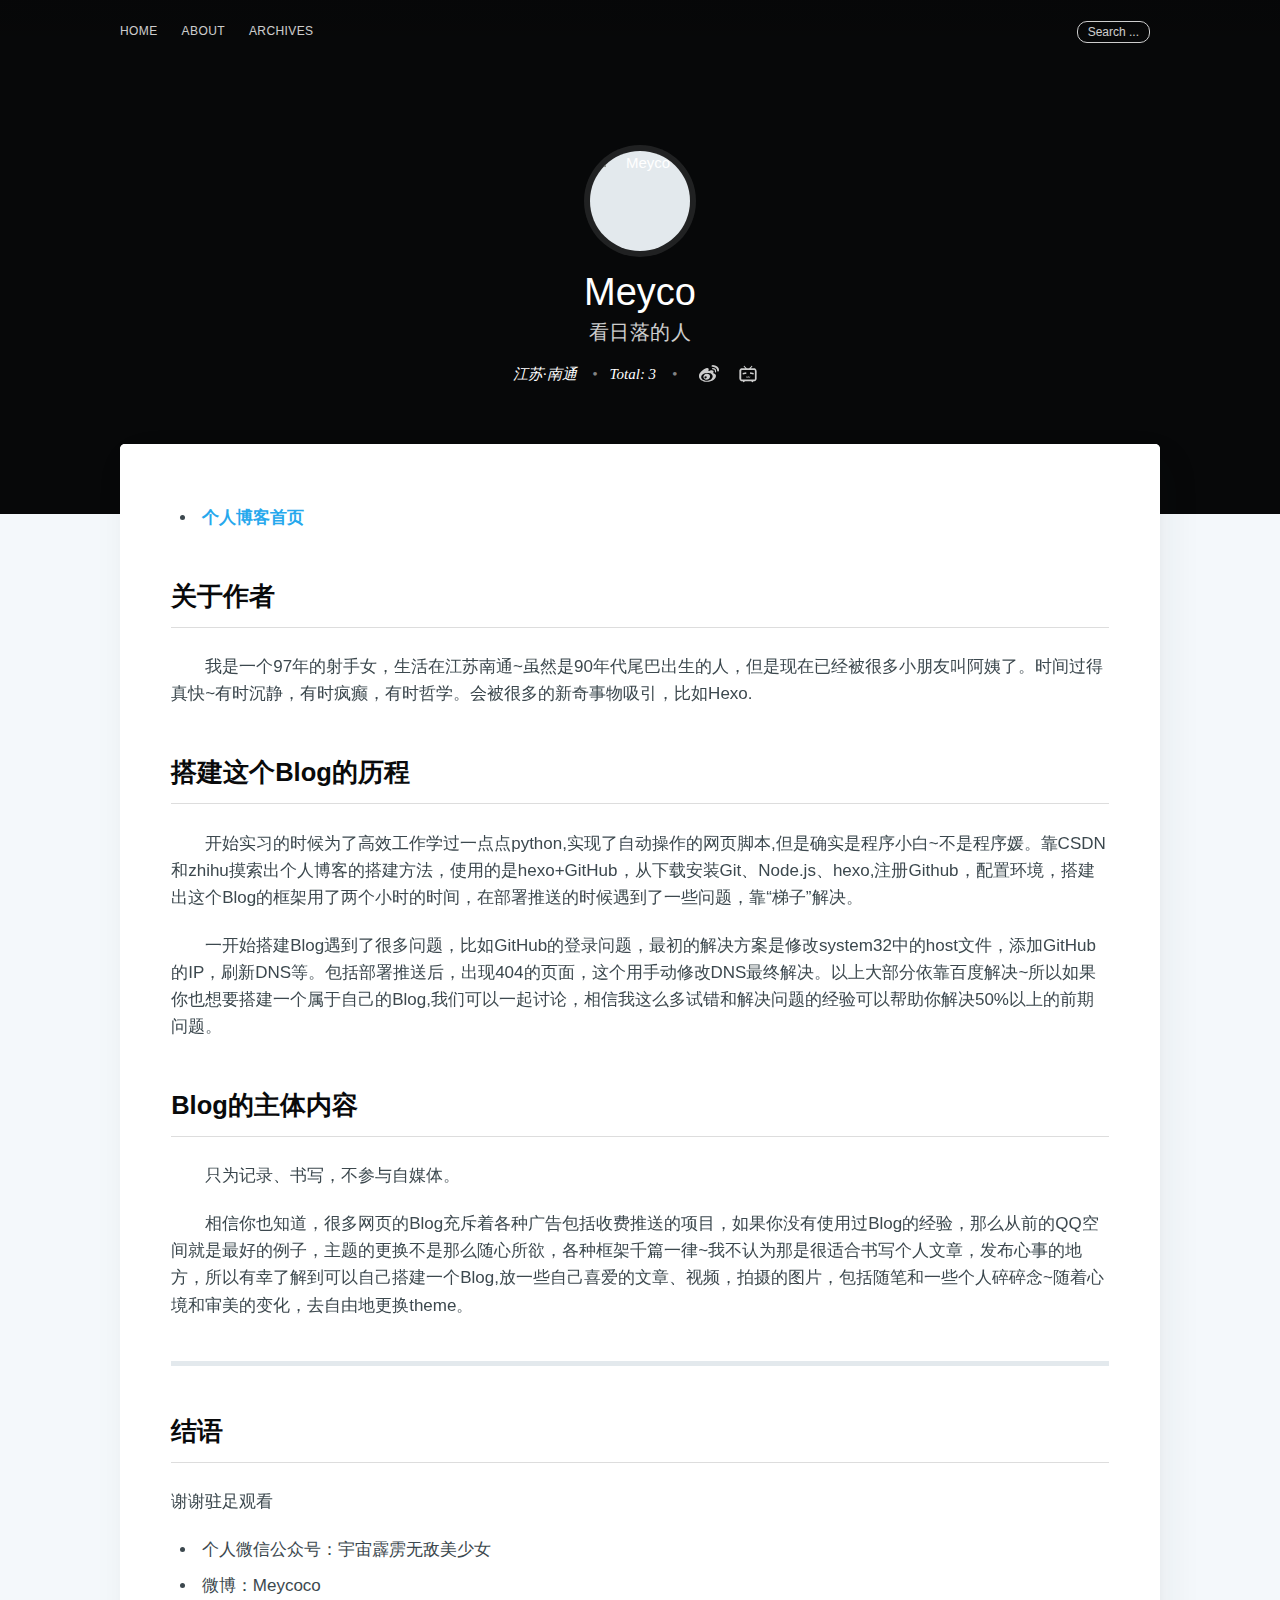
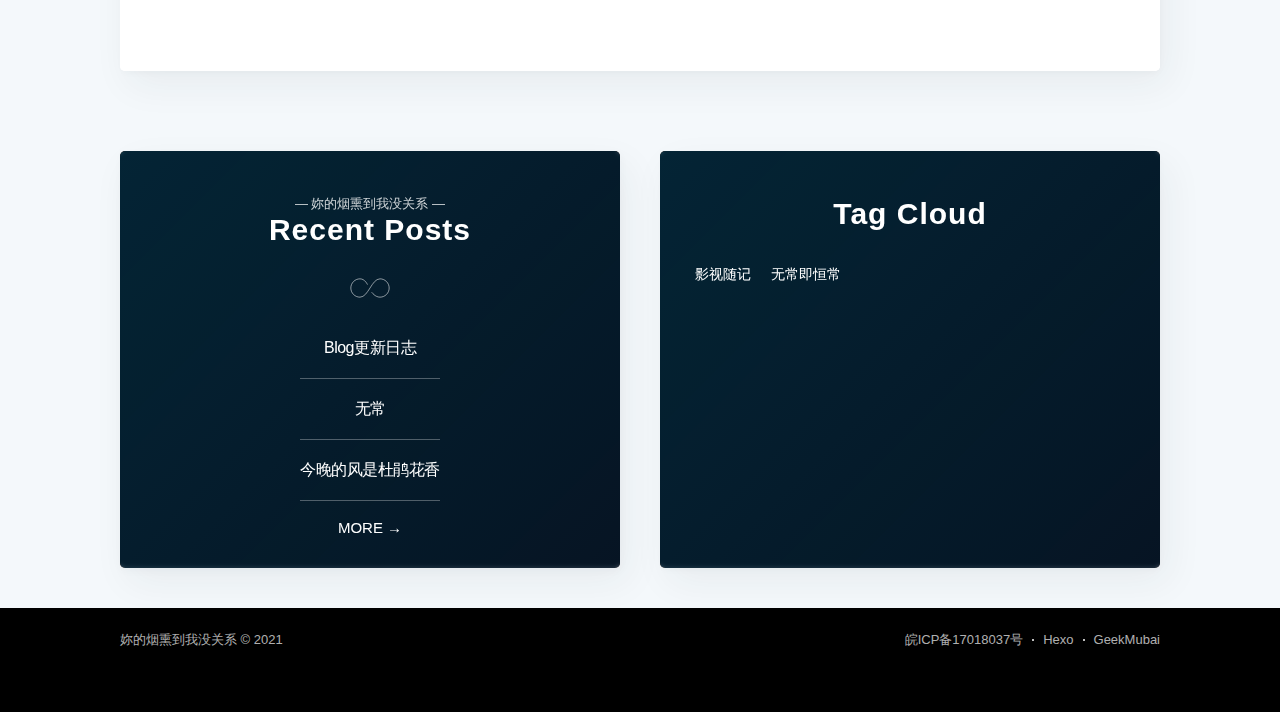
==== about/index.html @ 6bb70478 "Site updated: 2021-04-07 12:24:28" ====
<!DOCTYPE html><html lang="en"><head>
	
	
	
<link rel="stylesheet" href="/css/allinone.min.css">


	

	<meta charset="utf-8">
	<meta http-equiv="X-UA-Compatible" content="IE=edge">

	<title>about | 妳的烟熏到我没关系</title>

	<meta name="HandheldFriendly" content="True">
	<meta name="viewport" content="width=device-width, initial-scale=1, maximum-scale=2">
	<meta name="generator" content="hexo">
	<meta name="author" content="Meyco">
	<meta name="description" content="">

	
	<meta name="keywords" content="hexo, casper, ghost, theme">
	

	
	<link rel="shortcut icon" href="https://mubai.oss-cn-hangzhou.aliyuncs.com/icon.png">
	<link rel="apple-touch-icon" href="https://mubai.oss-cn-hangzhou.aliyuncs.com/icon.png">
	

	
	<meta name="theme-color" content="#3c484e">
	<meta name="msapplication-TileColor" content="#3c484e">
	

	

	
	<link rel="alternate" href="https://geekmubai.com/feed" title="妳的烟熏到我没关系">
	

	<meta property="og:site_name" content="妳的烟熏到我没关系">
	<meta property="og:type" content="blog">
	<meta property="og:title" content="about | 妳的烟熏到我没关系">
	<meta property="og:description" content="">
	<meta property="og:url" content="http://example.com/about/index.html">

	
</head>
<body class="tag-template">
	<div class="site-wrapper">
		

<header class="site-header outer " style="background-image: url(https://mubai.oss-cn-hangzhou.aliyuncs.com/background.jpg)">
    <div class="inner">
        
<nav class="site-nav"> 
    <div class="site-nav-left">
        <ul class="nav">
            <li>
                
                <a href="/" title="Home">HOME</a>
                
            </li>
            
            
            <li>
                <a href="/about" title="ABOUT">ABOUT</a>
            </li>
            
            <li>
                <a href="/archives" title="ARCHIVES">ARCHIVES</a>
            </li>
            
            
        </ul> 
    </div>
    
    <div class="search-button">
        <a href="#search" class="subscribe-button" style="margin: 0 10px;">Search ...</a>
    </div>
     
    <div class="site-nav-right">
        
        <a href="#search" class="subscribe-button" style="margin: 0 10px;">Search ...</a>
         
        
<div class="social-links" style="display: none;">
    
    <a class="social-link" title="weibo" href="https://weibo.com/u/5971185406" target="_blank" rel="noopener">
        <svg viewBox="0 0 1141 1024" xmlns="http://www.w3.org/2000/svg"><path d="M916.48 518.144q27.648 21.504 38.912 51.712t9.216 62.976-14.336 65.536-31.744 59.392q-34.816 48.128-78.848 81.92t-91.136 56.32-94.72 35.328-89.6 18.944-75.264 7.68-51.712 1.536-49.152-2.56-68.096-10.24-78.336-21.504-79.872-36.352-74.24-55.296-59.904-78.848q-16.384-29.696-22.016-63.488t-5.632-86.016q0-22.528 7.68-51.2t27.136-63.488 53.248-75.776 86.016-90.112q51.2-48.128 105.984-85.504t117.248-57.856q28.672-10.24 63.488-11.264t57.344 11.264q10.24 11.264 19.456 23.04t12.288 29.184q3.072 14.336 0.512 27.648t-5.632 26.624-5.12 25.6 2.048 22.528q17.408 2.048 33.792-1.536t31.744-9.216 31.232-11.776 33.28-9.216q27.648-5.12 54.784-4.608t49.152 7.68 36.352 22.016 17.408 38.4q2.048 14.336-2.048 26.624t-8.704 23.04-7.168 22.016 1.536 23.552q3.072 7.168 14.848 13.312t27.136 12.288 32.256 13.312 29.184 16.384zM658.432 836.608q26.624-16.384 53.76-45.056t44.032-64 18.944-75.776-20.48-81.408q-19.456-33.792-47.616-57.344t-62.976-37.376-74.24-19.968-80.384-6.144q-78.848 0-139.776 16.384t-105.472 43.008-72.192 60.416-38.912 68.608q-11.264 33.792-6.656 67.072t20.992 62.976 42.496 53.248 57.856 37.888q58.368 25.6 119.296 32.256t116.224 0.512 100.864-21.504 74.24-33.792zM524.288 513.024q20.48 8.192 38.912 18.432t32.768 27.648q10.24 12.288 17.92 30.72t10.752 39.424 1.536 42.496-9.728 38.912q-8.192 18.432-19.968 37.376t-28.672 35.328-40.448 29.184-57.344 18.944q-61.44 11.264-117.76-11.264t-88.064-74.752q-12.288-39.936-13.312-70.656t16.384-66.56q13.312-27.648 40.448-51.712t62.464-38.912 75.264-17.408 78.848 12.8zM361.472 764.928q37.888 3.072 57.856-18.432t21.504-48.128-15.36-47.616-52.736-16.896q-27.648 3.072-43.008 23.552t-17.408 43.52 9.728 42.496 39.424 21.504zM780.288 6.144q74.752 0 139.776 19.968t113.664 57.856 76.288 92.16 27.648 122.88q0 33.792-16.384 50.688t-35.328 17.408-35.328-14.336-16.384-45.568q0-40.96-22.528-77.824t-59.392-64.512-84.48-43.52-96.768-15.872q-31.744 0-47.104-15.36t-14.336-34.304 18.944-34.304 51.712-15.36zM780.288 169.984q95.232 0 144.384 48.64t49.152 146.944q0 30.72-10.24 43.52t-22.528 11.264-22.528-14.848-10.24-35.84q0-60.416-34.816-96.256t-93.184-35.84q-19.456 0-28.672-10.752t-9.216-23.04 9.728-23.04 28.16-10.752z"></path></svg>
    </a>
    
    
    
    
    
    
    <a class="social-link" title="bilibili" href="https://b23.tv/ggludu" target="_blank" rel="noopener">
        <svg viewBox="0 0 1024 1024" xmlns="http://www.w3.org/2000/svg"><path d="M360.896 183.968l-90.912-88.096s-14.208-17.472 9.824-37.248c24.16-19.648 25.376-10.912 33.504-5.472s135.2 130.816 135.2 130.816zm301.952 3.264l90.912-88.096s14.208-17.472-9.824-37.248c-24.032-19.648-25.376-10.912-33.504-5.472s-135.2 130.816-135.2 130.816zM1004 350.336c-3.264-137.984-123.168-164.192-123.168-164.192s-614.336-4.96-742.496 0C10.176 222.304 20 350.336 20 350.336s1.696 274.272-.128 413.12c13.824 138.848 120.864 160.928 120.864 160.928s42.72.864 73.92.864c3.264 8.992 5.696 52.544 54.24 52.544 48.416 0 54.24-52.544 54.24-52.544s354.88-1.696 384.352-1.696c1.696 14.816 8.992 54.976 57.536 54.24 48.416-.864 51.712-57.536 51.712-57.536s16.384-1.696 65.664 0C997.344 898.88 1004 764.192 1004 764.192s-1.568-275.872 0-413.856zm-98.912 439.232c0 21.728-17.248 39.456-38.464 39.456H167.2c-21.248 0-38.464-17.6-38.464-39.456V326.336c0-21.728 17.248-39.456 38.464-39.456h699.424c21.248 0 38.464 17.6 38.464 39.456zM202.4 457.152l205.344-39.456 15.52 77.184-203.648 39.456zm638.976 0l-205.344-39.456-15.648 77.184 203.776 39.456zm-418.08 191.392s45.152 81.312 95.264-26.336c48.416 105.088 101.824 27.904 101.824 27.904l30.336 19.776s-56.672 91.136-131.424 22.208c-63.232 68.928-129.728-21.952-129.728-21.952z"></path></svg>
    </a>
    
    
</div>
    </div>
</nav>
        <div class="site-header-content">
            
            <img class="author-profile-image" src="http://i1.fuimg.com/715717/878c0550b2270ddd.jpg" alt="Meyco">
            
            <h1 class="site-title">Meyco</h1>
            
            <h2 class="author-bio">看日落的人</h2>
            
            <div class="author-meta">
                
                <div class="author-location">江苏·南通 <span class="bull">•</span></div>
                
                <a class="author-stats" style="color: white" href="/archives" title="Total: 3">
                    Total: 3
                    <span class="bull">•</span>
                </a>
                
                <a class="social-link" title="weibo" href="https://weibo.com/u/5971185406" target="_blank" rel="noopener">
                    <svg viewBox="0 0 1141 1024" xmlns="http://www.w3.org/2000/svg"><path d="M916.48 518.144q27.648 21.504 38.912 51.712t9.216 62.976-14.336 65.536-31.744 59.392q-34.816 48.128-78.848 81.92t-91.136 56.32-94.72 35.328-89.6 18.944-75.264 7.68-51.712 1.536-49.152-2.56-68.096-10.24-78.336-21.504-79.872-36.352-74.24-55.296-59.904-78.848q-16.384-29.696-22.016-63.488t-5.632-86.016q0-22.528 7.68-51.2t27.136-63.488 53.248-75.776 86.016-90.112q51.2-48.128 105.984-85.504t117.248-57.856q28.672-10.24 63.488-11.264t57.344 11.264q10.24 11.264 19.456 23.04t12.288 29.184q3.072 14.336 0.512 27.648t-5.632 26.624-5.12 25.6 2.048 22.528q17.408 2.048 33.792-1.536t31.744-9.216 31.232-11.776 33.28-9.216q27.648-5.12 54.784-4.608t49.152 7.68 36.352 22.016 17.408 38.4q2.048 14.336-2.048 26.624t-8.704 23.04-7.168 22.016 1.536 23.552q3.072 7.168 14.848 13.312t27.136 12.288 32.256 13.312 29.184 16.384zM658.432 836.608q26.624-16.384 53.76-45.056t44.032-64 18.944-75.776-20.48-81.408q-19.456-33.792-47.616-57.344t-62.976-37.376-74.24-19.968-80.384-6.144q-78.848 0-139.776 16.384t-105.472 43.008-72.192 60.416-38.912 68.608q-11.264 33.792-6.656 67.072t20.992 62.976 42.496 53.248 57.856 37.888q58.368 25.6 119.296 32.256t116.224 0.512 100.864-21.504 74.24-33.792zM524.288 513.024q20.48 8.192 38.912 18.432t32.768 27.648q10.24 12.288 17.92 30.72t10.752 39.424 1.536 42.496-9.728 38.912q-8.192 18.432-19.968 37.376t-28.672 35.328-40.448 29.184-57.344 18.944q-61.44 11.264-117.76-11.264t-88.064-74.752q-12.288-39.936-13.312-70.656t16.384-66.56q13.312-27.648 40.448-51.712t62.464-38.912 75.264-17.408 78.848 12.8zM361.472 764.928q37.888 3.072 57.856-18.432t21.504-48.128-15.36-47.616-52.736-16.896q-27.648 3.072-43.008 23.552t-17.408 43.52 9.728 42.496 39.424 21.504zM780.288 6.144q74.752 0 139.776 19.968t113.664 57.856 76.288 92.16 27.648 122.88q0 33.792-16.384 50.688t-35.328 17.408-35.328-14.336-16.384-45.568q0-40.96-22.528-77.824t-59.392-64.512-84.48-43.52-96.768-15.872q-31.744 0-47.104-15.36t-14.336-34.304 18.944-34.304 51.712-15.36zM780.288 169.984q95.232 0 144.384 48.64t49.152 146.944q0 30.72-10.24 43.52t-22.528 11.264-22.528-14.848-10.24-35.84q0-60.416-34.816-96.256t-93.184-35.84q-19.456 0-28.672-10.752t-9.216-23.04 9.728-23.04 28.16-10.752z"></path></svg>
                </a>
                
                
                
                
                
                
                <a class="social-link" title="bilibili" href="https://b23.tv/ggludu" target="_blank" rel="noopener">
                    <svg viewBox="0 0 1024 1024" xmlns="http://www.w3.org/2000/svg"><path d="M360.896 183.968l-90.912-88.096s-14.208-17.472 9.824-37.248c24.16-19.648 25.376-10.912 33.504-5.472s135.2 130.816 135.2 130.816zm301.952 3.264l90.912-88.096s14.208-17.472-9.824-37.248c-24.032-19.648-25.376-10.912-33.504-5.472s-135.2 130.816-135.2 130.816zM1004 350.336c-3.264-137.984-123.168-164.192-123.168-164.192s-614.336-4.96-742.496 0C10.176 222.304 20 350.336 20 350.336s1.696 274.272-.128 413.12c13.824 138.848 120.864 160.928 120.864 160.928s42.72.864 73.92.864c3.264 8.992 5.696 52.544 54.24 52.544 48.416 0 54.24-52.544 54.24-52.544s354.88-1.696 384.352-1.696c1.696 14.816 8.992 54.976 57.536 54.24 48.416-.864 51.712-57.536 51.712-57.536s16.384-1.696 65.664 0C997.344 898.88 1004 764.192 1004 764.192s-1.568-275.872 0-413.856zm-98.912 439.232c0 21.728-17.248 39.456-38.464 39.456H167.2c-21.248 0-38.464-17.6-38.464-39.456V326.336c0-21.728 17.248-39.456 38.464-39.456h699.424c21.248 0 38.464 17.6 38.464 39.456zM202.4 457.152l205.344-39.456 15.52 77.184-203.648 39.456zm638.976 0l-205.344-39.456-15.648 77.184 203.776 39.456zm-418.08 191.392s45.152 81.312 95.264-26.336c48.416 105.088 101.824 27.904 101.824 27.904l30.336 19.776s-56.672 91.136-131.424 22.208c-63.232 68.928-129.728-21.952-129.728-21.952z"></path></svg>
                </a>
                
                
            </div>
        </div>
    </div>
</header>


<main id="site-main" class="site-main outer" role="main">
	<div class="inner">
		<div class="post-feed">
			<article class="post-card post no-image">
				<article class="post-full no-image">
					<section class="post-full-content" style="padding: 4vw">
						<div id="lightgallery" class="markdown-body">
							<ul>
<li><a target="_blank" rel="noopener" href="https://meyco.cc/">个人博客首页</a></li>
</ul>
<h2 id="关于作者"><a href="#关于作者" class="headerlink" title="关于作者"></a>关于作者</h2><p style="text-indent:2em">我是一个97年的射手女，生活在江苏南通~虽然是90年代尾巴出生的人，但是现在已经被很多小朋友叫阿姨了。时间过得真快~有时沉静，有时疯癫，有时哲学。会被很多的新奇事物吸引，比如Hexo.

</p><h2 id="搭建这个Blog的历程"><a href="#搭建这个Blog的历程" class="headerlink" title="搭建这个Blog的历程"></a>搭建这个Blog的历程</h2><p style="text-indent:2em">开始实习的时候为了高效工作学过一点点python,实现了自动操作的网页脚本,但是确实是程序小白~不是程序媛。靠CSDN和zhihu摸索出个人博客的搭建方法，使用的是hexo+GitHub，从下载安装Git、Node.js、hexo,注册Github，配置环境，搭建出这个Blog的框架用了两个小时的时间，在部署推送的时候遇到了一些问题，靠“梯子”解决。
</p><p style="text-indent:2em">一开始搭建Blog遇到了很多问题，比如GitHub的登录问题，最初的解决方案是修改system32中的host文件，添加GitHub的IP，刷新DNS等。包括部署推送后，出现404的页面，这个用手动修改DNS最终解决。以上大部分依靠百度解决~所以如果你也想要搭建一个属于自己的Blog,我们可以一起讨论，相信我这么多试错和解决问题的经验可以帮助你解决50%以上的前期问题。

</p><h2 id="Blog的主体内容"><a href="#Blog的主体内容" class="headerlink" title="Blog的主体内容"></a>Blog的主体内容</h2><p style="text-indent:2em">只为记录、书写，不参与自媒体。
</p><p style="text-indent:2em">相信你也知道，很多网页的Blog充斥着各种广告包括收费推送的项目，如果你没有使用过Blog的经验，那么从前的QQ空间就是最好的例子，主题的更换不是那么随心所欲，各种框架千篇一律~我不认为那是很适合书写个人文章，发布心事的地方，所以有幸了解到可以自己搭建一个Blog,放一些自己喜爱的文章、视频，拍摄的图片，包括随笔和一些个人碎碎念~随着心境和审美的变化，去自由地更换theme。

</p><hr>
<h2 id="结语"><a href="#结语" class="headerlink" title="结语"></a>结语</h2><p>谢谢驻足观看</p>
<ul>
<li>个人微信公众号：宇宙霹雳无敌美少女</li>
<li>微博：Meycoco</li>
</ul>

						</div>
					</section>
				</article>
			</article>
		</div>
	</div>
</main>


	</div>
	


<aside class="read-next outer">
    <div class="inner">
        <div class="read-next-feed">
            
            

<article class="read-next-card" style="background-image: url(https://mubai.oss-cn-hangzhou.aliyuncs.com/background.jpg)">
  <header class="read-next-card-header">
    <small class="read-next-card-header-sitetitle">— 妳的烟熏到我没关系 —</small>
    <h3 class="read-next-card-header-title">Recent Posts</h3>
  </header>
  <div class="read-next-divider">
    <svg xmlns="http://www.w3.org/2000/svg" viewBox="0 0 24 24">
      <path d="M13 14.5s2 3 5 3 5.5-2.463 5.5-5.5S21 6.5 18 6.5c-5 0-7 11-12 11C2.962 17.5.5 15.037.5 12S3 6.5 6 6.5s4.5 3.5 4.5 3.5"></path>
    </svg>
  </div>
  <div class="read-next-card-content">
    <ul>
      
      
      
      <li>
        <a href="/2021/04/07/Blog%E6%9B%B4%E6%96%B0%E6%97%A5%E5%BF%97/">Blog更新日志</a>
      </li>
      
      
      
      <li>
        <a href="/2021/03/30/%E6%97%A0%E5%B8%B8/">无常</a>
      </li>
      
      
      
      <li>
        <a href="/2021/03/26/my-first-file/">今晚的风是杜鹃花香</a>
      </li>
      
      
    </ul>
  </div>
  <footer class="read-next-card-footer">
    <a href="/archives">  MORE  → </a>
  </footer>
</article>

            
            
            


            
            
            

<article class="read-next-card" style="background-image: url(https://mubai.oss-cn-hangzhou.aliyuncs.com/background.jpg)">
	<header class="read-next-card-header" style="padding-bottom: 20px">
		<h3 class="read-next-card-header-title">Tag Cloud</h3>
	</header>
	<div class="read-next-card-content-ext">
		<a href="/tags/%E5%BD%B1%E8%A7%86%E9%9A%8F%E8%AE%B0/" style="font-size: 14px;">影视随记</a> <a href="/tags/%E6%97%A0%E5%B8%B8%E5%8D%B3%E6%81%92%E5%B8%B8/" style="font-size: 14px;">无常即恒常</a>
	</div>
</article>

            
        </div>
    </div>
</aside>

	




<div id="search" class="search-overlay subscribe-overlay">
    <div class="search-form">
        
        <img class="search-overlay-logo" src="https://mubai.oss-cn-hangzhou.aliyuncs.com/icon.png" alt="妳的烟熏到我没关系">
        
        <input id="local-search-input" class="search-input" type="text" name="search" placeholder="Search ...">
        <a class="search-overlay-close" href="#"></a>
    </div>
    <div id="local-search-result"></div>
</div>


<footer class="site-footer outer">
	<div class="site-footer-content inner">
		<section class="copyright">
			<a href="/" title="妳的烟熏到我没关系">妳的烟熏到我没关系</a>
			© 2021
		</section>
		<nav class="site-footer-nav">
			
            <a href="http://www.miitbeian.gov.cn/" title="皖ICP备17018037号" target="_blank" rel="noopener">皖ICP备17018037号</a>
            <a href="https://hexo.io/" title="Hexo" target="_blank" rel="noopener">Hexo</a>
            <a href="https://geekmubai.com/" title="GeekMubai" target="_blank" rel="noopener">GeekMubai</a>
        </nav>
    </div>
</footer>
	


<script>
    if(window.navigator && navigator.serviceWorker) {
        navigator.serviceWorker.getRegistrations()
        .then(function(registrations) {
            for(let registration of registrations) {
                registration.unregister();
            }
        });
    }
</script>






<script src="/js/mix/home-lazy-local.min.js"></script>


<script>;(function() {var bLazy = new Blazy()})();</script>








<script>searchFunc("/")</script>





<script>
    (function(){
        var bp = document.createElement('script');
        var curProtocol = window.location.protocol.split(':')[0];
        if (curProtocol === 'https') {
            bp.src = 'https://zz.bdstatic.com/linksubmit/push.js';
        }
        else {
            bp.src = 'http://push.zhanzhang.baidu.com/push.js';
        }
        var s = document.getElementsByTagName("script")[0];
        s.parentNode.insertBefore(bp, s);
    })();
    console.log("this theme is from https://github.com/xzhih/hexo-theme-casper")
</script>

<script src="/live2dw/lib/L2Dwidget.min.js?094cbace49a39548bed64abff5988b05"></script><script>L2Dwidget.init({"log":false,"pluginJsPath":"lib/","pluginModelPath":"assets/","pluginRootPath":"live2dw/","tagMode":false});</script>


<script type="text/javascript" src="/js/love.js"></script>
</body></html><!-- 页面点击小红心 -->
---- css/allinone.min.css ----
*{margin:0;padding:0;vertical-align:baseline;border:0}.site-nav li{margin:.5em 0;padding-left:.3em;line-height:1.6em}blockquote,q{quotes:none}blockquote,dl,ol,p,ul{margin:0 0 1.2em}blockquote:after,blockquote:before,q:after,q:before{content:"";content:none}img{max-width:100%;border:0;image-rendering:-webkit-optimize-contrast}html{-webkit-box-sizing:border-box;box-sizing:border-box;-webkit-text-size-adjust:100%;-ms-text-size-adjust:100%}*,:after,:before{-webkit-box-sizing:inherit;box-sizing:inherit}a{word-break:break-all;background-color:transparent;text-decoration:none;color:#26a8ed}a:active,a:hover,input:focus{outline:0}b,blockquote cite,strong{font-weight:700}dfn,em,i{font-style:italic}small{font-size:80%}sub,sup{font-size:75%;line-height:0;position:relative;vertical-align:baseline}sup{top:-.5em}sub{bottom:-.25em}svg:not(:root){overflow:hidden}mark{background-color:#fdffb6}code,kbd,pre,samp{font-family:monospace,monospace;font-size:1em}button,input,optgroup,select,textarea{font:inherit;margin:0;color:inherit}button{overflow:visible;border:none}button,select{text-transform:none}button,html input[type=button],input[type=reset],input[type=submit]{cursor:pointer;-webkit-appearance:button}button[disabled],html input[disabled]{cursor:default}button::-moz-focus-inner,input::-moz-focus-inner{padding:0;border:0}input{line-height:normal}textarea{overflow:auto;resize:vertical}table{border-spacing:0;border-collapse:collapse}td,th{padding:0}html{font-size:62.5%;overflow-y:scroll;-webkit-tap-highlight-color:transparent}body,html{overflow-x:hidden}body{font-family:-apple-system,BlinkMacSystemFont,Segoe UI,Roboto,Oxygen,Ubuntu,Cantarell,Open Sans,Helvetica Neue,sans-serif;font-size:1.5rem;font-weight:400;font-style:normal;line-height:1.6em;letter-spacing:0;color:#3c484e;-moz-font-feature-settings:"liga" on;-webkit-font-smoothing:antialiased;-moz-osx-font-smoothing:grayscale;text-rendering:optimizeLegibility;background:#f4f8fb}::-moz-selection{background:#cbeafb;text-shadow:none}::selection{background:#cbeafb;text-shadow:none}hr{position:relative;display:block;width:100%;height:1px;margin:2.5em 0;padding:0;border:0;border-top:5px solid #e3e9ed}audio,canvas,iframe,img,svg,video{vertical-align:middle}fieldset{margin:0;padding:0;border:0}ol,ul{padding-right:.5em;padding-left:1.2em;max-width:100%}ol ol,ol ul,ul ol,ul ul{margin:.5em 0 1em}dt{font-weight:500;float:left;width:120px;margin:0 20px 0 0;text-align:right;color:#15171a}dd{margin:0 0 5px;text-align:left}blockquote{margin:1.5em 0;padding:0 1.6em;border-left:.5em solid #e5eff5}blockquote p{font-size:1.2em;font-weight:300;margin:.8em 0}blockquote small{font-size:.9em;display:inline-block;margin:.8em 0 .8em 1.5em;opacity:.8}blockquote small:before{content:"\2014 \00A0"}blockquote cite a{font-weight:400}a:hover{text-decoration:underline}h1,h2,h3,h4,h5,h6{font-weight:700;line-height:1.15;margin-top:0;text-rendering:optimizeLegibility}h1{font-size:5rem;font-weight:700;margin:0 0 .5em}.img{display:block;width:100%;height:100%;border-radius:100%;background-position:50%;background-size:cover}.hidden{position:absolute;visibility:hidden;text-indent:-9999px}.site-wrapper{display:-ms-flexbox;display:-webkit-box;display:flex;flex-direction:column;min-height:100vh;-webkit-box-direction:normal;-webkit-box-orient:vertical;-ms-flex-direction:column}.site-main{z-index:100;-webkit-box-flex:1;flex-grow:1;-ms-flex-positive:1}.outer{position:relative;padding:0 4vw}.inner{width:100%;max-width:1040px;margin:0 auto}@media (min-width:900px){.author-template .post-feed,.home-template .post-feed,.tag-template .post-feed{margin-top:-70px;padding-top:0}.home-template .site-nav{position:relative;top:-70px}}.site-header{position:relative;padding-top:12px;padding-bottom:12px;color:#fff;background:50%/cover no-repeat #090a0b}.site-header:before{bottom:0;background:rgba(0,0,0,.18)}.site-header:after,.site-header:before{position:absolute;z-index:10;top:0;right:0;left:0;display:block;content:""}.site-header:after{bottom:auto;height:80px;background:-webkit-gradient(linear,left top,left bottom,from(rgba(0,0,0,.1)),to(transparent));background:linear-gradient(rgba(0,0,0,.1),transparent)}.site-header.no-cover:after,.site-header.no-cover:before{display:none}.site-header-content{display:-ms-flexbox;display:-webkit-box;display:flex;flex-direction:column;min-height:200px;max-height:450px;padding:10vw 4vw;text-align:center;align-items:center;-webkit-box-align:center;-webkit-box-direction:normal;-webkit-box-orient:vertical;-webkit-box-pack:center;-ms-flex-align:center;-ms-flex-direction:column;-ms-flex-pack:center;justify-content:center}.site-title{font-size:3.8rem;font-weight:430;z-index:10;margin:0;padding:0}.site-logo{max-height:45px}.site-description{font-size:2.2rem;font-weight:400;z-index:10;margin:0;padding:5px 0;letter-spacing:.5px;opacity:.8}@media (max-width:500px){h1{font-size:2.2rem}.site-title{font-size:3rem}.site-description{font-size:1.8rem}}.site-nav{font-size:1.2rem;position:relative;z-index:300;height:40px;-webkit-box-align:center;-ms-flex-align:center;align-items:center;-webkit-box-pack:justify;-ms-flex-pack:justify;justify-content:space-between}.site-nav,.site-nav-left{display:-ms-flexbox;display:-webkit-box;display:flex;overflow-y:hidden}.site-nav-left{overflow-x:auto;margin-right:10px;white-space:nowrap;letter-spacing:.4px;align-items:center;-webkit-box-align:center;-ms-flex-align:center;-webkit-overflow-scrolling:touch;-ms-overflow-scrolling:touch}.site-nav-logo{font-size:1.7rem;font-weight:700;line-height:1em;display:block;margin-right:24px;padding:11px 0;letter-spacing:-.5px;color:#fff;-ms-flex-negative:0;flex-shrink:0}.site-nav-logo:hover{text-decoration:none}.site-nav-logo img{display:block;width:auto;height:21px}.nav{display:-ms-flexbox;display:-webkit-box;display:flex;margin:0 0 0 -12px;padding:0;list-style:none}.nav li{padding:0;text-transform:uppercase}.nav li,.nav li a{display:block;margin:0}.nav li a{padding:10px 12px;opacity:.8;color:#fff}.nav li a:hover{text-decoration:none;opacity:1}.search-button,.site-nav-right{height:40px}.search-button,.site-nav-right,.social-links{display:-ms-flexbox;display:-webkit-box;display:flex;align-items:center;-webkit-box-align:center;-ms-flex-align:center;-ms-flex-negative:0;flex-shrink:0}.social-links a:last-of-type{padding-right:20px}.social-link{display:-ms-flexbox;display:-webkit-box;display:flex;margin:0;padding:10px;opacity:.8;color:#fff;align-items:center;-webkit-box-align:center;-webkit-box-pack:center;-ms-flex-align:center;-ms-flex-pack:center;justify-content:center}.social-link:hover{opacity:1}.social-link svg{height:1.8rem;fill:#fff}.subscribe-button{font-size:1.2rem;line-height:1em;display:block;padding:4px 10px;opacity:.8;color:#fff;border:1px solid #fff;border-radius:10px}.subscribe-button:hover{text-decoration:none;opacity:1}@media (max-width:700px){.site-header{padding-right:0;padding-left:0}.site-nav-left{margin-right:0;padding-left:4vw}.site-nav-right{display:none}}.post-feed{position:relative;margin:0 -20px;padding:40px 0 0;-ms-flex-wrap:wrap;flex-wrap:wrap}.post-card,.post-feed{display:-ms-flexbox;display:-webkit-box;display:flex}.post-card{overflow:hidden;flex-direction:column;min-height:300px;margin:0 20px 40px;-webkit-transition:all .5s ease;transition:all .5s ease;border-radius:5px;background:50%/cover #fff;-webkit-box-shadow:8px 14px 38px rgba(39,44,49,.06),1px 3px 8px rgba(39,44,49,.03);box-shadow:8px 14px 38px rgba(39,44,49,.06),1px 3px 8px rgba(39,44,49,.03);-webkit-box-direction:normal;-webkit-box-flex:1;-webkit-box-orient:vertical;-ms-flex:1 1 300px;flex:1 1 300px;-ms-flex-direction:column}.post-card:hover{-webkit-transition:all .4s ease;transition:all .4s ease;-webkit-transform:translate3D(0,-1px,0) scale(1.02);transform:translate3D(0,-1px,0) scale(1.02);-webkit-box-shadow:8px 28px 50px rgba(39,44,49,.07),1px 6px 12px rgba(39,44,49,.04);box-shadow:8px 28px 50px rgba(39,44,49,.07),1px 6px 12px rgba(39,44,49,.04)}.post-card-image-link{position:relative;display:block;overflow:hidden;border-radius:5px 5px 0 0}.post-card-image{width:auto;height:200px;background:50%/cover no-repeat #c5d2d9}.post-card-content-link{position:relative;display:block;padding:25px 25px 0;color:#15171a;-webkit-box-flex:1;flex-grow:1;-ms-flex-positive:1}.post-card-content-link:hover{text-decoration:none}.post-card-tags{font-size:1.2rem;font-weight:500;line-height:1.15em;display:block;margin-bottom:4px;letter-spacing:.5px;text-transform:uppercase;color:#738a94}.post-card-content{display:-ms-flexbox;display:-webkit-box;display:flex;flex-direction:column;-webkit-box-direction:normal;-webkit-box-flex:1;-webkit-box-orient:vertical;-webkit-box-pack:justify;-ms-flex-direction:column;flex-grow:1;-ms-flex-pack:justify;-ms-flex-positive:1;justify-content:space-between}.post-card-meta{display:-ms-flexbox;display:-webkit-box;display:flex;padding:0 25px 25px;align-items:flex-end;-webkit-box-align:end;-webkit-box-pack:justify;-ms-flex-align:end;-ms-flex-pack:justify;justify-content:space-between}.author-profile-image{display:block;border-radius:100%;background:#e3e9ed;-o-object-fit:cover;object-fit:cover}.post-card-meta .avatar-wrapper,.post-card-meta .profile-image-wrapper{position:relative}.author-list{display:-ms-flexbox;display:-webkit-box;display:flex;margin:0;padding:0;list-style:none;-ms-flex-wrap:wrap-reverse;flex-wrap:wrap-reverse}.author-list-item{position:relative;margin:0;padding:0;-ms-flex-negative:0;flex-shrink:0}.static-avatar{width:34px;height:34px;margin:0 -5px;display:block;overflow:hidden;border:2px solid #fff;border-radius:100%}.author-name-tooltip{font-size:1.2rem;position:absolute;z-index:999;bottom:105%;display:block;padding:2px 8px;-webkit-transition:all .3s cubic-bezier(.4,.01,.165,.99);transition:all .3s cubic-bezier(.4,.01,.165,.99);-webkit-transform:translateY(6px);transform:translateY(6px);white-space:nowrap;letter-spacing:.2px;pointer-events:none;opacity:0;color:#fff;border-radius:3px;background:#15171a;-webkit-box-shadow:0 12px 26px rgba(39,44,49,.08),1px 3px 8px rgba(39,44,49,.03);box-shadow:0 12px 26px rgba(39,44,49,.08),1px 3px 8px rgba(39,44,49,.03)}.author-list-item:hover .author-name-tooltip{-webkit-transform:translateY(0);transform:translateY(0);opacity:1}.reading-time{font-size:1.2rem;font-weight:500;line-height:33px;margin-left:20px;letter-spacing:.5px;text-transform:uppercase;color:#738a94;-ms-flex-negative:0;flex-shrink:0}@media (min-width:795px){.home-template .post-feed .post-card:nth-child(6n+1):not(.no-image){flex-direction:row;-webkit-box-direction:normal;-webkit-box-flex:1;-webkit-box-orient:horizontal;-ms-flex:1 1 100%;flex:1 1 100%;-ms-flex-direction:row}.home-template .post-feed .post-card:nth-child(6n+1):not(.no-image) .post-card-image-link{position:relative;border-radius:5px 0 0 5px;-webkit-box-flex:1;-ms-flex:1 1 auto;flex:1 1 auto}.home-template .post-feed .post-card:nth-child(6n+1):not(.no-image) .post-card-image{position:absolute;width:100%;height:100%}.home-template .post-feed .post-card:nth-child(6n+1):not(.no-image) .post-card-content{-webkit-box-flex:0;-ms-flex:0 1 357px;flex:0 1 357px}.home-template .post-feed .post-card:nth-child(6n+1):not(.no-image) h2{font-size:2.6rem}.home-template .post-feed .post-card:nth-child(6n+1):not(.no-image) p{font-size:1.8rem;line-height:1.55em}.home-template .post-feed .post-card:nth-child(6n+1):not(.no-image) .post-card-content-link{padding:30px 40px 0}.home-template .post-feed .post-card:nth-child(6n+1):not(.no-image) .post-card-meta{padding:0 40px 30px}}.home-template .site-header:after{display:none}@media (max-width:650px){.author-name-tooltip{display:none}.post-feed{padding-top:5vw}.post-card{margin:0 20px 5vw}}.page-template .site-main,.post-template .site-main{padding-bottom:4vw;background:#fff}.post-full{position:relative;z-index:50}.post-full-header{max-width:1040px;margin:0 auto;padding:5vw 3vw;text-align:center}@media (max-width:500px){.post-full-header{padding:10vw 3vw}}.post-full-meta{font-size:1.4rem;font-weight:600;display:-ms-flexbox;display:-webkit-box;display:flex;text-transform:uppercase;color:#738a94;align-items:center;-webkit-box-align:center;-webkit-box-pack:center;-ms-flex-align:center;-ms-flex-pack:center;justify-content:center}.post-full-meta-date{color:#3eb0ef}.post-full-title{font-size:4rem;margin:0;color:#090a0b}.date-divider{display:inline-block;margin:0 6px 1px}.post-full-image{height:800px;margin:0 -10vw -165px;border-radius:5px;background:50%/cover #c5d2d9}@media (max-width:1170px){.post-full-image{height:600px;margin:0 -4vw -100px;border-radius:0}}@media (max-width:800px){.post-full-image{height:400px}}.post-full-content{font-size:1.7rem;line-height:1.6em;position:relative;min-height:230px;margin:0 auto;padding:70px 100px 0;background:#fff}@media (max-width:1170px){.post-full-content{padding:5vw 7vw 0}}.post-full-content:before{left:-5px;-webkit-transform:rotate(-5deg);transform:rotate(-5deg)}.post-full-content:after,.post-full-content:before{position:absolute;z-index:-1;top:15px;display:block;width:20px;height:200px;content:"";background:rgba(39,44,49,.15);-webkit-filter:blur(5px);filter:blur(5px)}.post-full-content:after{right:-5px;-webkit-transform:rotate(5deg);transform:rotate(5deg)}.no-image .post-full-content{padding-top:0}.no-image .post-full-content:after,.no-image .post-full-content:before{display:none}.post-full-content blockquote,.post-full-content dl,.post-full-content h1,.post-full-content h2,.post-full-content h3,.post-full-content h4,.post-full-content h5,.post-full-content h6,.post-full-content ol,.post-full-content p,.post-full-content pre,.post-full-content ul{min-width:100%}.post-full-content li p{margin:0}.post-full-content em,.post-full-content strong{color:#090a0b}.post-full-content small{line-height:1.6em;display:inline-block}.post-full-content img,.post-full-content video{display:block;max-width:1040px;margin:0 auto}@media (max-width:1040px){.post-full-content img,.post-full-content video{width:100%}}.post-full-content img[src$="#full"]{width:100vw;max-width:none}.post-full-content img+br+small{display:block;margin-top:-3em;margin-bottom:1.5em}.post-full-content iframe{margin:0 auto}.post-full-content blockquote{margin:0 0 1.5em;padding:0 1.5em;border-left:3px solid #3eb0ef}.post-full-content blockquote p{font-size:inherit;font-style:italic;line-height:inherit;margin:0 0 1em;color:inherit}.post-full-content blockquote p:last-child{margin-bottom:0}.post-full-content code{font-size:.8em;font-weight:400!important}.post-full-content .fluid-width-video-wrapper{margin:1.5em 0 3em}.post-full-content h1,.post-full-content h2,.post-full-content h3,.post-full-content h4,.post-full-content h5,.post-full-content h6{color:#090a0b}@media (max-width:500px){.post-full-meta{font-size:1.2rem;line-height:1.3em}.post-full-title{font-size:2.9rem}.post-full-image{height:350px;margin-bottom:4vw}.post-full-content{padding:0}.post-full-content:after,.post-full-content:before{display:none}}.read-next-feed{margin:0 -20px;padding:40px 0 0;-ms-flex-wrap:wrap;flex-wrap:wrap}.read-next-card,.read-next-feed{display:-ms-flexbox;display:-webkit-box;display:flex}.read-next-card{position:relative;overflow:hidden;flex-direction:column;margin:0 20px 40px;padding:25px;color:#fff;border-radius:5px;background:50%/cover #15171a;-webkit-box-shadow:8px 14px 38px rgba(39,44,49,.06),1px 3px 8px rgba(39,44,49,.03);box-shadow:8px 14px 38px rgba(39,44,49,.06),1px 3px 8px rgba(39,44,49,.03);-webkit-box-direction:normal;-webkit-box-flex:1;-webkit-box-orient:vertical;-ms-flex:1 1 300px;flex:1 1 300px;-ms-flex-direction:column}.read-next-card:before{position:absolute;top:0;right:0;bottom:0;left:0;display:block;content:"";border-radius:5px;background:linear-gradient(135deg,rgba(0,40,60,.8),rgba(0,20,40,.7));-webkit-backdrop-filter:blur(2px);backdrop-filter:blur(2px)}.read-next-card-header{position:relative;z-index:50;padding-top:20px;text-align:center}.read-next-card-header-sitetitle{font-size:1.3rem;line-height:1.3em;display:block;opacity:.8}.read-next-card-header-title{font-size:3rem;line-height:1.2em;margin:0;padding:0 20px;letter-spacing:1px;color:#fff}.read-next-card-header-title a{font-weight:300;text-decoration:none;color:#fff}.read-next-card-header-title a:hover{text-decoration:none}.read-next-divider{position:relative;display:-ms-flexbox;display:-webkit-box;display:flex;height:80px;-webkit-box-pack:center;-ms-flex-pack:center;justify-content:center}.read-next-divider svg{width:40px;fill:transparent;stroke:#fff;stroke-opacity:.65;stroke-width:.5px}.read-next-card-content{font-size:1.7rem;position:relative;z-index:50;display:-ms-flexbox;display:-webkit-box;display:flex;-webkit-box-flex:1;flex-grow:1;-ms-flex-positive:1}.read-next-card-content ul{display:-ms-flexbox;display:-webkit-box;display:flex;flex-direction:column;margin:0 auto;padding:0;list-style:none;text-align:center;-webkit-box-direction:normal;-webkit-box-orient:vertical;-ms-flex-direction:column}.read-next-card-content li{font-size:1.6rem;font-weight:200;line-height:1.25em;margin:0;padding:0;letter-spacing:-.5px}.read-next-card-content li a{font-weight:500;display:block;padding:20px 0;-webkit-transition:opacity .3s ease;transition:opacity .3s ease;vertical-align:top;color:#fff;border-bottom:1px solid hsla(0,0%,100%,.3)}.read-next-card-content li:first-of-type a{padding-top:10px}.read-next-card-content li a:hover{opacity:1}.read-next-card-footer{position:relative;margin:15px 0 3px;text-align:center}.read-next-card-footer a{color:#fff}.floating-header{position:fixed;z-index:1000;top:0;right:0;left:0;display:-ms-flexbox;display:-webkit-box;display:flex;visibility:hidden;height:60px;-webkit-transition:all .5s cubic-bezier(.19,1,.22,1);transition:all .5s cubic-bezier(.19,1,.22,1);-webkit-transform:translate3d(0,-120%,0);transform:translate3d(0,-120%,0);border-bottom:1px solid rgba(0,0,0,.06);background:hsla(0,0%,100%,.95);align-items:center;-webkit-box-align:center;-ms-flex-align:center}.floating-active{visibility:visible;-webkit-transition:all .5s cubic-bezier(.22,1,.27,1);transition:all .5s cubic-bezier(.22,1,.27,1);-webkit-transform:translateZ(0);transform:translateZ(0)}.floating-header-logo{font-size:1.6rem;line-height:1em;overflow:hidden;margin:0 0 0 20px;white-space:nowrap;letter-spacing:-1px;text-overflow:ellipsis}.floating-header-logo a{font-weight:700;line-height:1.1em;display:-ms-flexbox;display:-webkit-box;display:flex;color:#15171a;align-items:center;-webkit-box-align:center;-ms-flex-align:center}.floating-header-logo a:hover{text-decoration:none}.floating-header-logo img{max-height:20px;margin:0 10px 0 0}.floating-header-divider{line-height:1em;margin:0 5px}.floating-header-title{font-size:1.6rem;font-weight:700;line-height:1.3em;overflow:hidden;margin:0;white-space:nowrap;text-overflow:ellipsis;color:#2e2e2e;-webkit-box-flex:1;-ms-flex:1;flex:1}.floating-header-share{font-size:1.3rem;line-height:1;padding-left:2%;-webkit-box-pack:end;-ms-flex-pack:end;justify-content:flex-end}.floating-header-share,.floating-header-share a{display:-ms-flexbox;display:-webkit-box;display:flex;align-items:center;-webkit-box-align:center;-ms-flex-align:center}.floating-header-share a{-webkit-box-pack:center;-ms-flex-pack:center;justify-content:center}.floating-header-share svg{width:auto;height:16px;fill:#fff}.floating-header-share-label{font-weight:500;display:-ms-flexbox;display:-webkit-box;display:flex;margin-right:10px;color:rgba(0,0,0,.7);align-items:center;-webkit-box-align:center;-ms-flex-align:center;-ms-flex-negative:0;flex-shrink:0}.floating-header-share-label svg{width:18px;height:18px;margin:0 5px 0 10px;-webkit-transform:rotate(90deg);transform:rotate(90deg);stroke:rgba(0,0,0,.7)}.floating-header-share-fb,.floating-header-share-tw{line-height:48px;display:block;width:60px;height:60px;-webkit-transition:all .5s cubic-bezier(.19,1,.22,1);transition:all .5s cubic-bezier(.19,1,.22,1);text-align:center;color:#fff;align-items:center;-webkit-box-align:center;-ms-flex-align:center;-ms-grid-row-align:center}.floating-header-share-tw{background:#33b1ff}.floating-header-share-fb{background:#005e99}.progress{position:absolute;right:0;bottom:-1px;left:0;width:100%;height:2px;color:#3eb0ef;border:none;background:0 0;-webkit-appearance:none;-moz-appearance:none;appearance:none}.progress::-webkit-progress-bar{background-color:transparent}.progress::-webkit-progress-value{background-color:#3eb0ef}.progress::-moz-progress-bar{background-color:#3eb0ef}.progress-container{position:absolute;top:0;left:0;display:block;width:100%;height:2px;background-color:transparent}.progress-bar{display:block;width:50%;height:inherit;background-color:#3eb0ef}@media (max-width:900px){.floating-header{height:40px}.floating-header-logo,.floating-header-title{font-size:1.5rem}.floating-header-share-fb,.floating-header-share-tw{line-height:38px;width:40px;height:40px}}@media (max-width:800px){.floating-header-logo{margin-left:10px}.floating-header-logo a{color:#2e2e2e}.floating-header-divider,.floating-header-title{visibility:hidden}}@media (max-width:450px){.floating-header-share-label{display:none}}.site-header-content .author-profile-image{z-index:10;width:100px;height:100px;margin:0 0 20px;-webkit-box-shadow:0 0 0 6px hsla(0,0%,100%,.1);box-shadow:0 0 0 6px hsla(0,0%,100%,.1);-ms-flex-negative:0;flex-shrink:0}.site-header-content .author-bio{font-size:2rem;font-weight:300;line-height:1.3em;z-index:10;max-width:600px;margin:5px 0 10px;letter-spacing:.5px;opacity:.8;-ms-flex-negative:0;flex-shrink:0}.site-header-content .author-meta{font-family:Georgia,serif;font-style:italic;z-index:10;display:-ms-flexbox;display:-webkit-box;display:flex;margin:0 0 10px;align-items:center;-webkit-box-align:center;-webkit-box-pack:center;-ms-flex-align:center;-ms-flex-negative:0;-ms-flex-pack:center;flex-shrink:0;justify-content:center}.site-header-content .author-location svg{height:1.9rem;stroke:#fff}.site-header-content .bull{display:inline-block;margin:0 12px;opacity:.5}.site-header-content .social-link:first-of-type{padding-left:4px}@media (max-width:500px){.site-header-content .author-bio{font-size:1.8rem;line-height:1.15em;letter-spacing:0}.author-location,.author-stats{display:none}}.error-template .site-main{padding:7vw 4vw}.site-nav-center{display:-ms-flexbox;display:-webkit-box;display:flex;text-align:center;align-items:center;-webkit-box-align:center;-webkit-box-pack:center;-ms-flex-align:center;-ms-flex-pack:center;justify-content:center}.site-nav-center .site-nav-logo{margin-right:0}.error-message{text-align:center}.error-code{font-size:12vw;line-height:1em;margin:0;letter-spacing:-5px;opacity:.3}.error-description{font-size:3rem;font-weight:400;line-height:1.3em;margin:0;color:#738a94}@media (max-width:800px){.error-description{font-size:1.8rem;margin:5px 0 0}}.error-link{display:inline-block;margin-top:5px}.error-template .post-feed{padding-top:0}.subscribe-overlay{position:fixed;z-index:9000;top:0;right:0;bottom:0;left:0;display:-ms-flexbox;display:-webkit-box;display:flex;-webkit-transition:opacity .2s ease-in;transition:opacity .2s ease-in;pointer-events:none;opacity:0;background:rgba(0,25,40,.97);align-items:center;-webkit-backdrop-filter:blur(3px);backdrop-filter:blur(3px);-webkit-box-align:center;-webkit-box-pack:center;-ms-flex-align:center;-ms-flex-pack:center;justify-content:center}.subscribe-overlay:target{pointer-events:auto;opacity:1}.site-footer{position:relative;padding-top:20px;padding-bottom:60px;color:#fff;background:#000}.site-footer-content{font-size:1.3rem;display:-ms-flexbox;display:-webkit-box;display:flex;align-items:center;-webkit-box-align:center;-webkit-box-pack:justify;-ms-flex-align:center;-ms-flex-pack:justify;-ms-flex-wrap:wrap;flex-wrap:wrap;justify-content:space-between}.site-footer-content,.site-footer-content a{color:hsla(0,0%,100%,.7)}.site-footer-content a:hover{text-decoration:none;color:#fff}.site-footer-nav{display:-ms-flexbox;display:-webkit-box;display:flex}.site-footer-nav a{position:relative;margin-left:20px}.site-footer-nav a:before{position:absolute;top:11px;left:-11px;display:block;width:2px;height:2px;content:"";border-radius:100%;background:#fff}.site-footer-nav a:first-of-type:before{display:none}@media (max-width:650px){.site-footer-content{flex-direction:column;-webkit-box-direction:normal;-webkit-box-orient:vertical;-ms-flex-direction:column}.site-footer-nav a:first-child{margin-left:0}}.post-card-excerpt,.post-full-content,body{font-family:"Helvetica Neue",Helvetica,"PingFang SC","Hiragino Sans GB","Microsoft YaHei","微软雅黑",Arial,sans-serif}.post-card-excerpt{text-align:justify;word-break:break-all}.hide{display:none}@media (max-width:500px){.post-card-title{font-size:18px!important}}.post-card-title{margin:0 0 .5em;font-size:2rem}.post-img{width:100%;min-height:50px;background:50% no-repeat #c5d2d9!important;border-radius:4px}.b-lazy{-webkit-transition:opacity .5s ease-in-out;transition:opacity .5s ease-in-out;opacity:.5}.b-lazy.b-loaded{opacity:1}@media (max-width:800px){.floating-header-divider,.floating-header-title{visibility:inherit!important}.floating-header-logo{margin-left:10px;padding-right:5px}.floating-header-divider{margin-left:0}}.search-button{margin:0 10px}@media (min-width:701px){.search-button{display:none}#local-search-result{width:80%!important;padding:2rem 1rem!important;margin:6rem 0 1rem!important;border-radius:4px}}.search-form{height:5rem;text-align:center;position:fixed;top:0;width:100%;background:hsla(0,0%,100%,.95)}.search-overlay{-webkit-box-align:unset!important;-ms-flex-align:unset!important;align-items:unset!important}.search-overlay-logo{position:absolute;left:0;top:0;height:5rem;padding:1.25rem 2rem}.search-input{background:rgba(0,0,0,.04);border:none;border-radius:4px;height:3.5rem;margin:.75rem;padding:0 2rem;width:600px;max-width:40%}.search-overlay-close{position:absolute;right:0;top:0;height:5rem;width:5rem}.search-overlay-close:before{-webkit-transform:rotate(45deg);transform:rotate(45deg)}.search-overlay-close:after{-webkit-transform:rotate(-45deg);transform:rotate(-45deg)}.search-overlay-close:after,.search-overlay-close:before{position:absolute;top:2.4rem;right:1.8rem;width:2rem;height:2px;content:"";background:rgba(0,25,40,.97)}#local-search-result{padding-top:1rem;margin:5rem 0 0;background:rgba(255,255,255,.95);width:100%;overflow:auto;border-top:1px solid rgba(0,0,0,.05)}#local-search-result ul li{list-style:none;padding-top:.8em}.search-result-title{font-size:1.8rem}.search-keyword{color:red}.site-footer-nav{-webkit-box-pack:center;-ms-flex-pack:center;-ms-flex-wrap:wrap;flex-wrap:wrap;justify-content:center}.pagination{font-size:1.3rem;position:relative;width:80%;max-width:710px;margin:2rem auto;text-align:center;color:#68757d}.pagination a{-webkit-transition:all .2s ease;transition:all .2s ease;color:#68757d}.page-nav{overflow:hidden;min-width:100px;text-align:center;color:#999;border-radius:4px;background:#fff}.page-nav .current{font-weight:700;color:#555}.page-nav>.page-number,.prev-next-post{display:inline-block;min-width:100px;padding:8px 0}.next-post,.page-nav>.next,.page-nav>.prev,.prev-post{position:absolute;display:inline-block;padding:8px 16px;-webkit-transition:border .3s ease;transition:border .3s ease;text-decoration:none;border:1px solid #bfc8cd;border-radius:4px}.page-nav>.prev,.prev-post{left:0}.next-post,.page-nav>.next{right:0}.next-post,.page-nav>.next:hover,.page-nav>.prev:hover,.prev-post{color:#889093;border-color:#98a0a4}@media (max-width:800px){.next-post,.page-nav>.next,.page-nav>.prev,.prev-next-post,.prev-post{position:static;width:100%}.page-nav>.page-number{width:33.3%}.pagination{width:100%}.t-g-control{top:unset!important;right:unset!important;bottom:0!important;flex-direction:row!important;width:100%;-webkit-box-direction:normal!important;-webkit-box-orient:horizontal!important;-webkit-box-pack:center;-ms-flex-direction:row!important;-ms-flex-pack:center;justify-content:center}.toc-main{width:100%}}@media (min-width:1170px){#comment{padding:20px 100px 0}}.v *{font-size:14px!important}.read-next-card-content-ext{font-size:1.7rem;position:relative;z-index:50;display:-ms-flexbox;display:-webkit-box;display:flex;-webkit-box-flex:1;flex-grow:1;-ms-flex-positive:1;-ms-flex-wrap:wrap;flex-wrap:wrap}.read-next-card-content-ext a{padding:10px;color:#fff}.toc-bar{top:0;z-index:666;position:fixed;height:100%;display:-webkit-box;display:-ms-flexbox;display:flex;-webkit-box-align:center;-ms-flex-align:center;align-items:center;-webkit-transition:all .5s ease-in-out;transition:all .5s ease-in-out}.toc-btn-bar svg{width:32px;height:32px;fill:#8a8a8a}.toc-btn{z-index:666;cursor:pointer;margin-right:10px;width:40px;height:40px;display:block;padding:4px;border-radius:4px;background:#f6f8fa;-webkit-box-shadow:0 1px 3px rgba(0,0,0,.1);box-shadow:0 1px 3px rgba(0,0,0,.1)}.toc-btn:hover{background:#f0f4f7}.toc-main{background:hsla(0,0%,100%,.95);height:100%;padding:100px 40px;border-left:1px solid rgba(0,0,0,.06);overflow-y:scroll}.toc-main li,.toc-main ol,.toc-main ul{list-style:none}.toc{margin:0;padding:0}@media only screen and (max-width:767px){.toc-bar{width:100%;top:100%}.toc-btn-bar{text-align:center;position:fixed;bottom:0;z-index:666;width:100%;display:-webkit-box;display:-ms-flexbox;display:flex;flex-direction:row;-webkit-box-direction:normal;-webkit-box-orient:horizontal;-webkit-box-pack:center;-ms-flex-direction:row;-ms-flex-pack:center;justify-content:center}.toc-btn{margin:0 5px 10px}}@media only screen and (min-width:768px){.toc-bar{right:-100%}.toc-btn:nth-child(2){margin:10px 10px 10px 0}}code,pre{font-family:"Roboto Mono",Monaco,courier,monospace;font-size:.9em;background-color:#f8f8f8;-webkit-font-smoothing:initial;-moz-osx-font-smoothing:initial}code{color:#e96900;padding:3px 5px;margin:0 2px;border-radius:2px;white-space:nowrap}kbd{margin:0 4px;padding:3px 4px;background:#eee;color:#555;border-radius:3px;-webkit-box-shadow:inset 0 -1px 0 rgba(0,0,0,.25);box-shadow:inset 0 -1px 0 rgba(0,0,0,.25)}em{color:#7f8c8d}.markdown-body>:first-child{margin-top:0}.markdown-body li{margin:.5em 0;padding-left:.3em;line-height:1.6em}.markdown-body img{max-width:100%}.markdown-body span.light{color:#7f8c8d}.markdown-body span.info{font-size:.85em;display:inline-block;vertical-align:middle;width:280px;margin-left:20px}.markdown-body h1{margin:0 0 1.2em}.markdown-body h2{margin-top:2em;margin-bottom:1em;padding-bottom:.6em;border-bottom:1px solid #ddd}.markdown-body h3{line-height:1.2;position:relative}.markdown-body h3,.markdown-body h4,.markdown-body h5,.markdown-body strong{margin-bottom:1em;font-weight:600;color:#2c3e50;margin-top:1.5em}.markdown-body figure{margin-bottom:1.2em}.markdown-body p{line-height:1.6em;position:relative;z-index:1;text-align:left;word-spacing:.05em}.markdown-body ol,.markdown-body ul{padding-left:1.5em;position:inherit}.markdown-body ol ol,.markdown-body ol ul,.markdown-body ul ol,.markdown-body ul ul{margin:0}.markdown-body a{color:#26a8ed;font-weight:600}.markdown-body a.button{font-size:.9em;color:#fff;margin:.2em 0;width:180px;text-align:center;padding:12px 24px;display:inline-block;vertical-align:middle}.markdown-body h2 a,.markdown-body h2 button,.markdown-body h3 a,.markdown-body h3 button{pointer-events:auto;color:#2c3e50}.markdown-body blockquote{margin:2em 0;padding:20px 0 20px 20px;border-left:4px solid #26a8ed}.markdown-body blockquote p{font-weight:600;margin-left:0;margin-bottom:0;padding-bottom:0}.markdown-body iframe{margin:1em 0}.markdown-body>table{word-break:keep-all;border-spacing:0;border-collapse:collapse;margin:1.2em auto;padding:0;display:block;overflow-x:auto}.markdown-body>table td,.markdown-body>table th{line-height:1.5em;padding:.4em .8em;border:1px solid #ddd}.markdown-body>table th{font-weight:700;text-align:left}.markdown-body>table th,.markdown-body>table tr:nth-child(2n){background-color:#f8f8f8}.markdown-body>table th code,.markdown-body>table tr:nth-child(2n) code{background-color:#efefef}.markdown-body p.success,.markdown-body p.tip{padding:12px 24px 12px 30px;margin:2em 0;border-left-width:4px;border-left-style:solid;background-color:#f8f8f8;position:relative;border-bottom-right-radius:2px;border-top-right-radius:2px}.markdown-body p.success:before,.markdown-body p.tip:before{position:absolute;top:14px;left:-12px;color:#fff;width:20px;height:20px;border-radius:100%;text-align:center;line-height:20px;font-weight:700;font-family:Dosis,"Source Sans Pro","Helvetica Neue",Arial,sans-serif;font-size:14px}.markdown-body p.success code,.markdown-body p.tip code{background-color:#efefef}.markdown-body p.success em,.markdown-body p.tip em{color:#34495e}.markdown-body p.tip{border-left-color:#f66}.markdown-body p.tip:before{content:"!";background-color:#f66}.markdown-body p.success{border-left-color:#42b983}.markdown-body p.success:before{content:"√";background-color:#42b983}.highlight{overflow-x:auto;background-color:#f8f8f8;padding:.4em 0 0;line-height:1.1em;border-radius:2px;position:relative}.highlight table,.highlight td,.highlight tr{width:100%;border-collapse:collapse;padding:0;margin:0}.highlight .gutter{width:1.5em}.highlight .code pre{padding:1.2em 1.4em;line-height:1.5em;margin:0}.highlight .code .line{min-height:1.5em}.highlight.bash .code:before,.highlight.css .code:before,.highlight.html .code:before,.highlight.js .code:before{position:absolute;top:0;right:0;color:#ccc;text-align:right;font-size:.75em;padding:5px 10px 0;line-height:15px;height:15px;font-weight:600}.highlight.html .code:before{content:"HTML"}.highlight.js .code:before{content:"JS"}.highlight.bash .code:before{content:"Shell"}.highlight.css .code:before{content:"CSS"}.gutter pre{color:#999;margin-bottom:0;padding:1.2em 0 1.2em 1.4em;font-size:.9em}pre{margin-bottom:1.2em;background:#f8f8f8;color:#525252;line-height:1.45;overflow:auto}pre .constant,pre .function .keyword{color:#0092db}pre .attribute,pre .keyword{color:#e96900}pre .literal,pre .number{color:#ae81ff}pre .change,pre .clojure .built_in,pre .flow,pre .lisp .title,pre .nginx .title,pre .tag,pre .tag .title,pre .tex .special,pre .winutils{color:#2973b7}pre .class .title{color:#fff}pre .regexp,pre .symbol,pre .symbol .string,pre .value{color:#42b983}pre .title{color:#a6e22e}pre .addition,pre .apache .cbracket,pre .apache .tag,pre .attr_selector,pre .built_in,pre .django .filter .argument,pre .django .template_tag,pre .django .variable,pre .envvar,pre .haskell .type,pre .javadoc,pre .preprocessor,pre .prompt,pre .pseudo,pre .ruby .class .parent,pre .smalltalk .array,pre .smalltalk .class,pre .smalltalk .localvars,pre .sql .aggregate,pre .stream,pre .string,pre .subst,pre .tag .value,pre .tex .command{color:#42b983}pre .apache .sqbracket,pre .comment,pre .deletion,pre .doctype,pre .java .annotation,pre .pi,pre .python .decorator,pre .shebang,pre .template_comment,pre .tex .formula{color:#b3b3b3}pre .coffeescript .javascript,pre .javascript .xml,pre .tex .formula,pre .xml .cdata,pre .xml .css,pre .xml .javascript,pre .xml .vbscript{opacity:.5}iframe{z-index:9999}
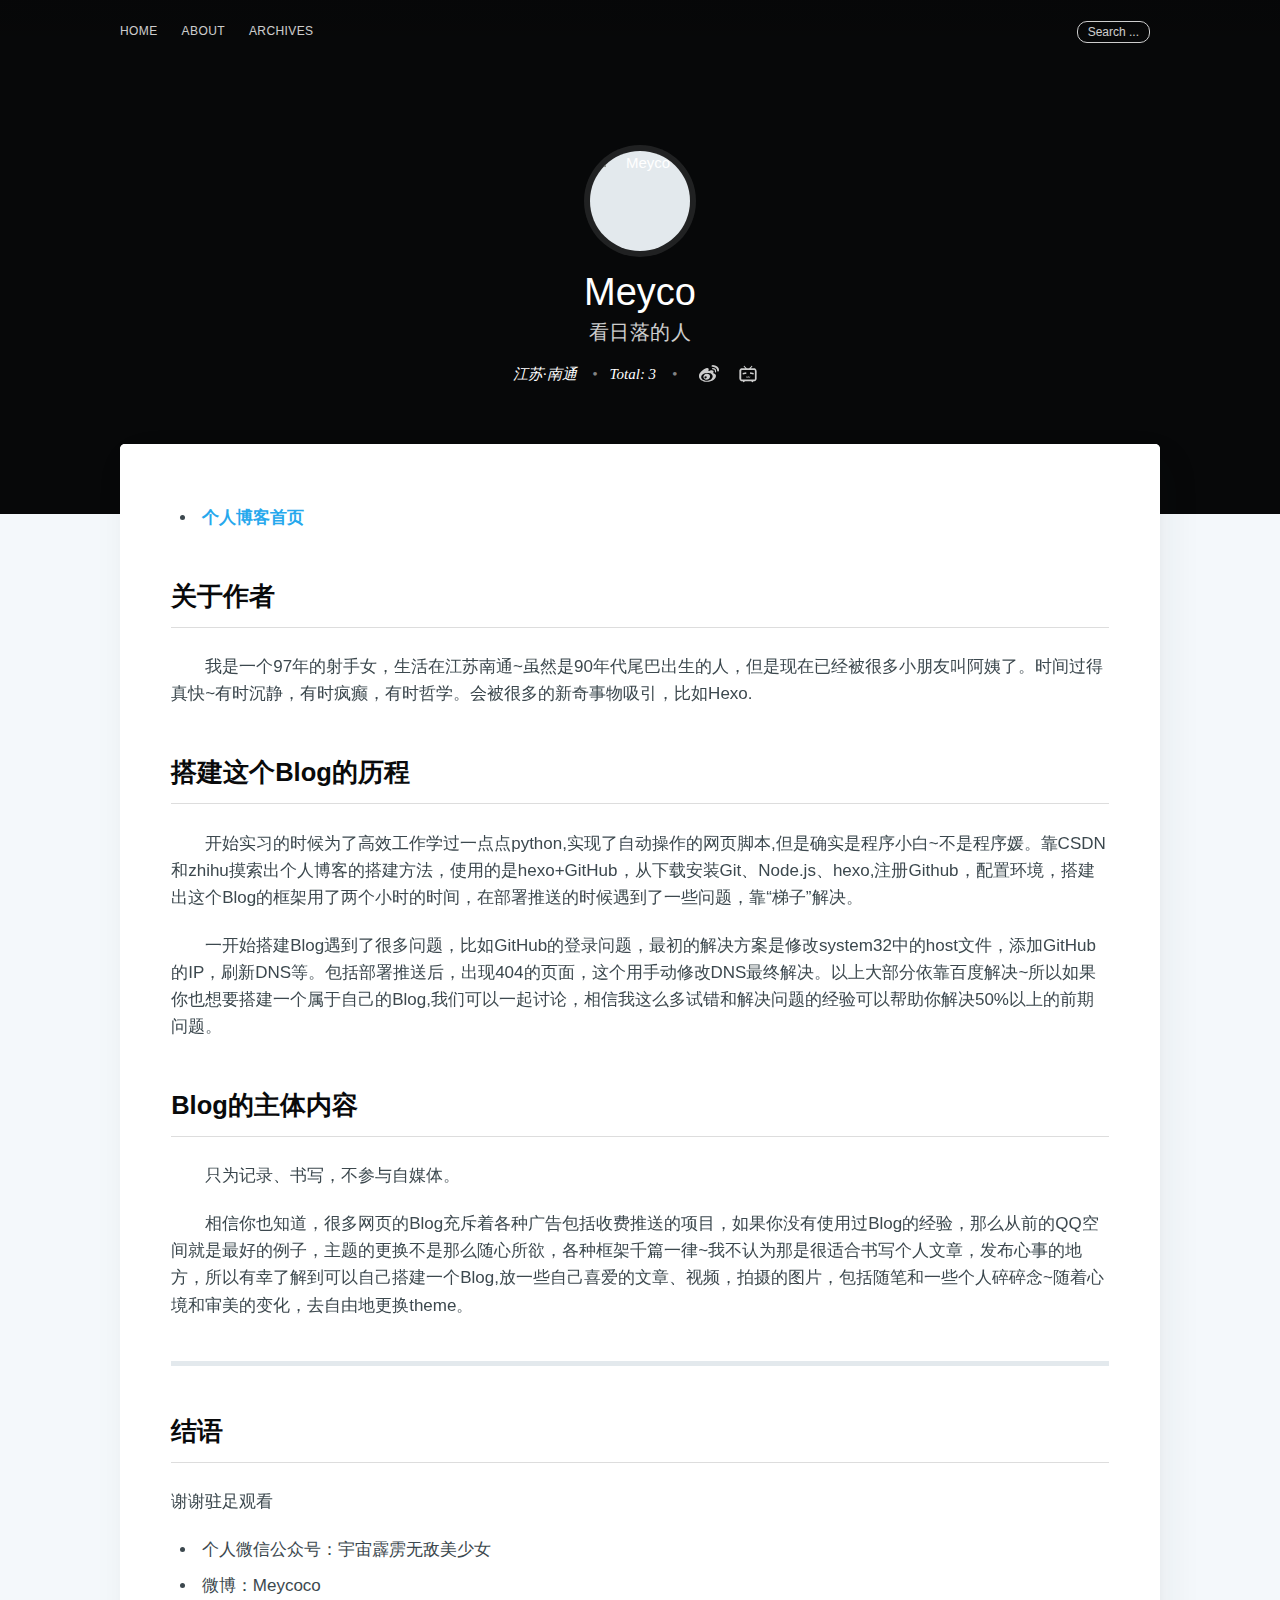
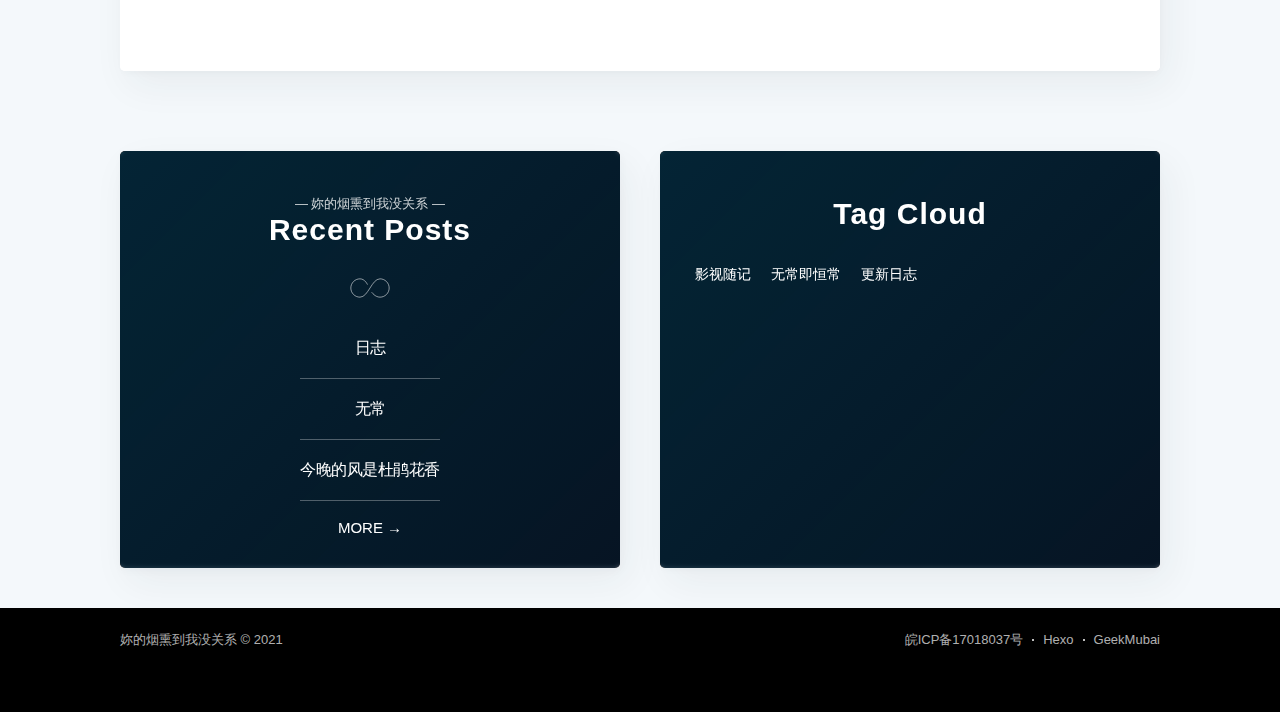
==== commit fc3420e0: "Site updated: 2021-04-07 12:28:35" ====
--- a/about/index.html
+++ b/about/index.html
@@ -200,7 +200,7 @@
       
       
       <li>
-        <a href="/2021/04/07/Blog%E6%9B%B4%E6%96%B0%E6%97%A5%E5%BF%97/">Blog更新日志</a>
+        <a href="/2021/04/07/Blog%E6%9B%B4%E6%96%B0%E6%97%A5%E5%BF%97/">日志</a>
       </li>
       
       
@@ -237,7 +237,7 @@
 		<h3 class="read-next-card-header-title">Tag Cloud</h3>
 	</header>
 	<div class="read-next-card-content-ext">
-		<a href="/tags/%E5%BD%B1%E8%A7%86%E9%9A%8F%E8%AE%B0/" style="font-size: 14px;">影视随记</a> <a href="/tags/%E6%97%A0%E5%B8%B8%E5%8D%B3%E6%81%92%E5%B8%B8/" style="font-size: 14px;">无常即恒常</a>
+		<a href="/tags/%E5%BD%B1%E8%A7%86%E9%9A%8F%E8%AE%B0/" style="font-size: 14px;">影视随记</a> <a href="/tags/%E6%97%A0%E5%B8%B8%E5%8D%B3%E6%81%92%E5%B8%B8/" style="font-size: 14px;">无常即恒常</a> <a href="/tags/%E6%9B%B4%E6%96%B0%E6%97%A5%E5%BF%97/" style="font-size: 14px;">更新日志</a>
 	</div>
 </article>
 
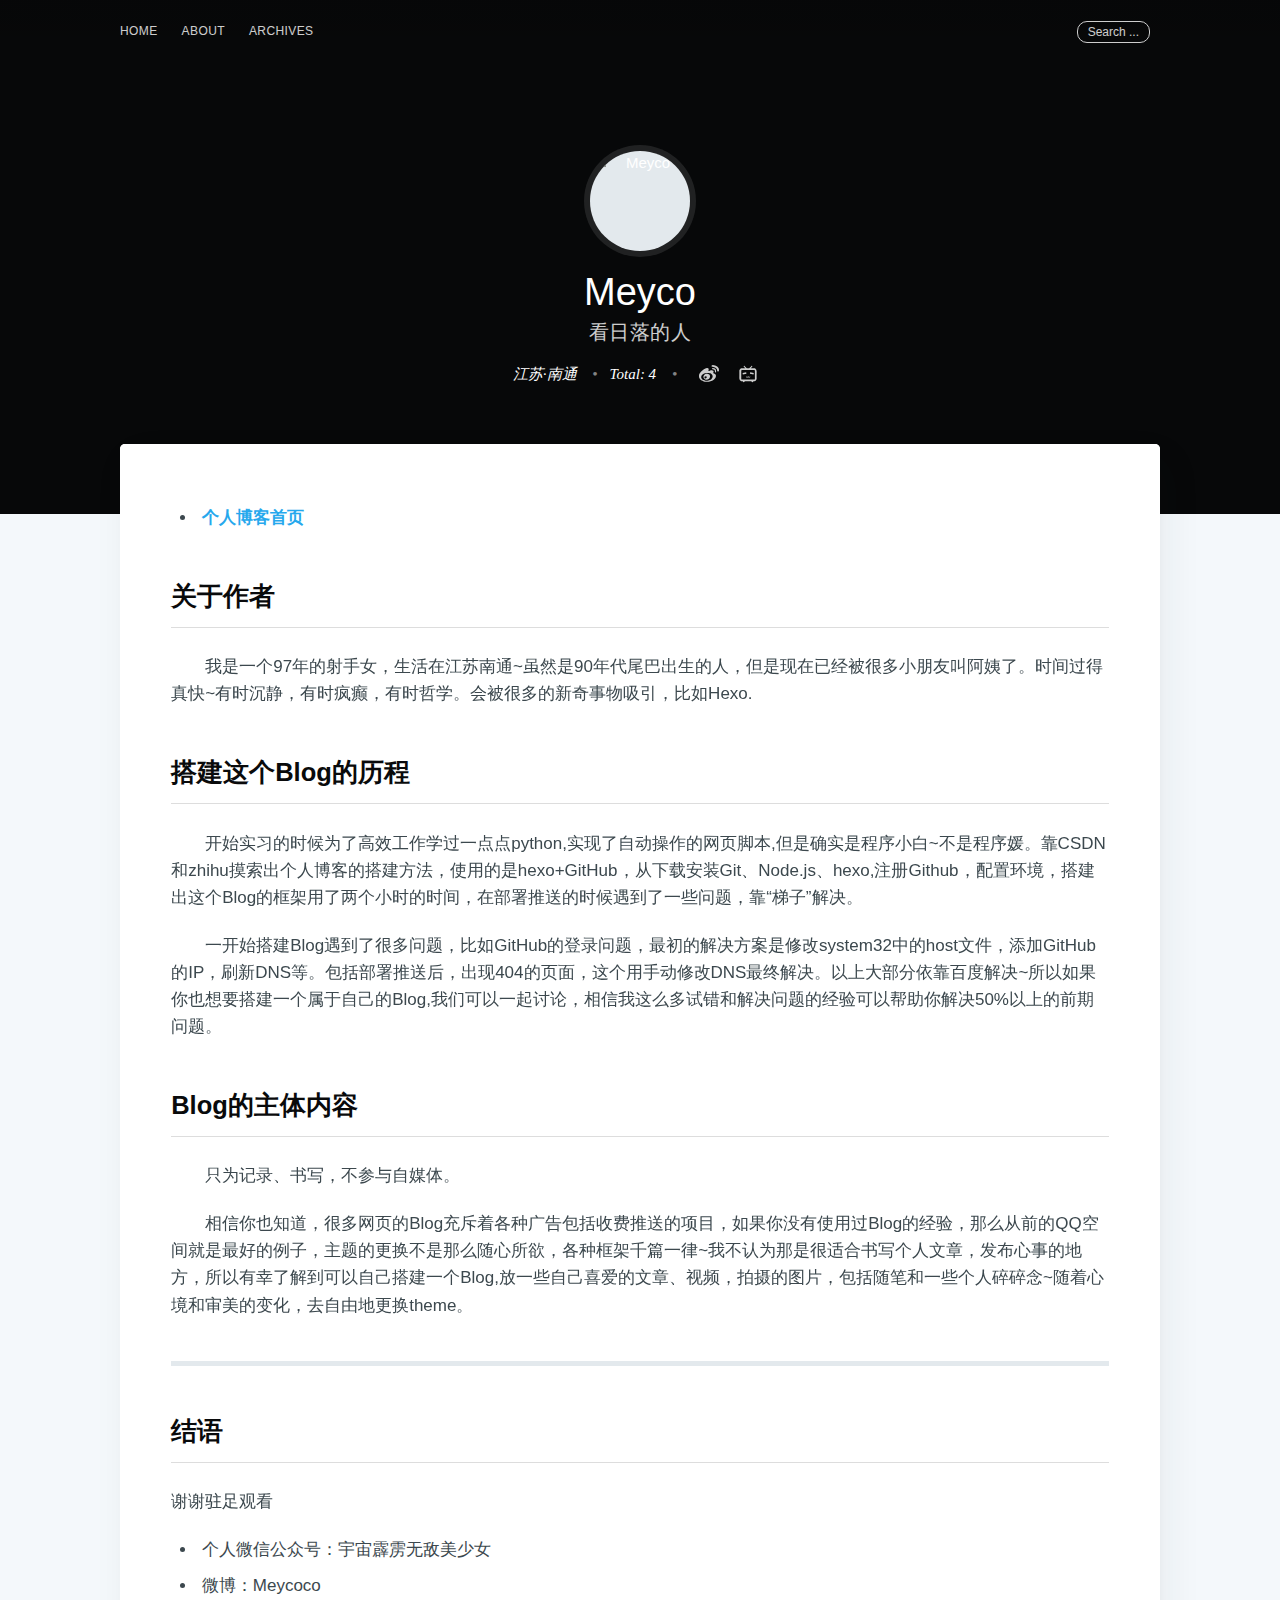
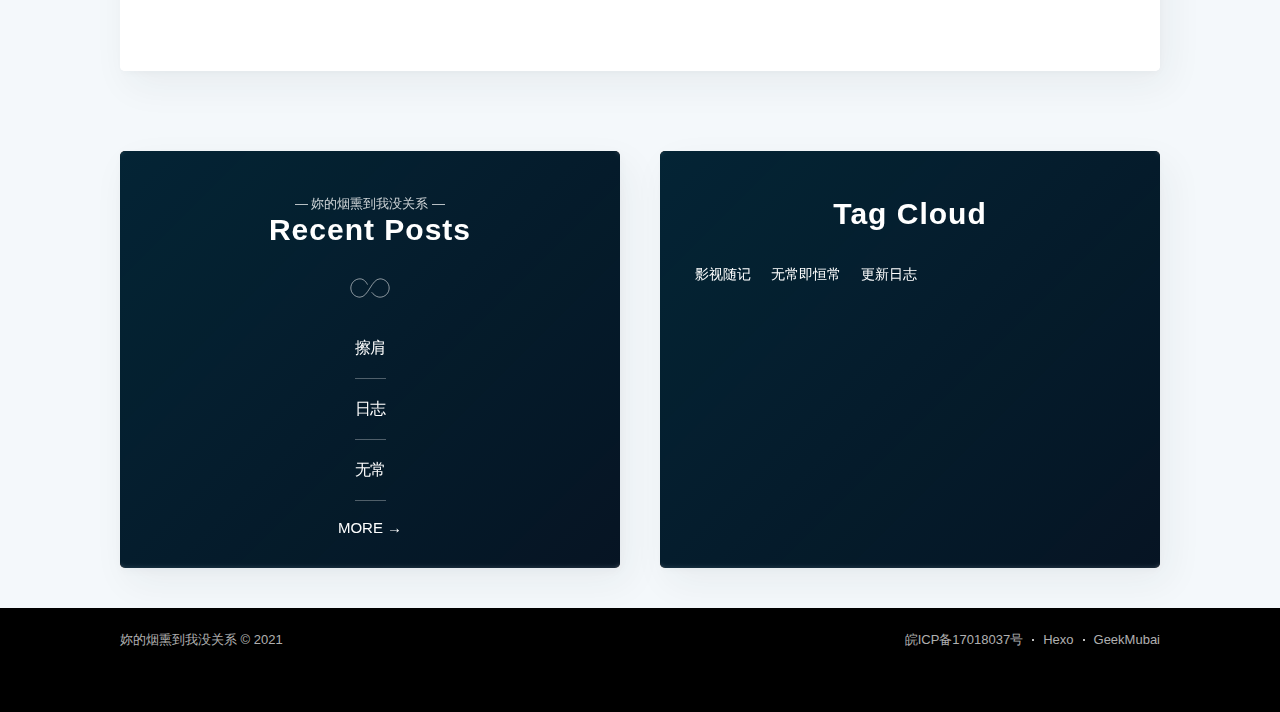
==== commit 185e7f46: "Site updated: 2021-04-08 17:35:16" ====
--- a/about/index.html
+++ b/about/index.html
@@ -45,7 +45,16 @@
 	<meta property="og:url" content="http://example.com/about/index.html">
 
 	
-</head>
+<script>
+  (function(i,s,o,g,r,a,m){i["DaoVoiceObject"]=r;i[r]=i[r]||function(){(i[r].q=i[r].q||[]).push(arguments)},i[r].l=1*new Date();a=s.createElement(o),m=s.getElementsByTagName(o)[0];a.async=1;a.src=g;a.charset="utf-8";m.parentNode.insertBefore(a,m)})(window,document,"script",('https:' == document.location.protocol ? 'https:' : 'http:') + "//widget.daovoice.io/widget/0f81ff2f.js","daovoice")
+  daovoice('init', {
+      app_id: "5b0b2aa1"
+    });
+  daovoice('update');
+  </script></head>
+
+  
+
 <body class="tag-template">
 	<div class="site-wrapper">
 		
@@ -105,7 +114,7 @@
 </nav>
         <div class="site-header-content">
             
-            <img class="author-profile-image" src="http://i1.fuimg.com/715717/878c0550b2270ddd.jpg" alt="Meyco">
+            <img class="author-profile-image" src="http://i2.tiimg.com/715717/878c0550b2270ddd.jpg" alt="Meyco">
             
             <h1 class="site-title">Meyco</h1>
             
@@ -115,8 +124,8 @@
                 
                 <div class="author-location">江苏·南通 <span class="bull">•</span></div>
                 
-                <a class="author-stats" style="color: white" href="/archives" title="Total: 3">
-                    Total: 3
+                <a class="author-stats" style="color: white" href="/archives" title="Total: 4">
+                    Total: 4
                     <span class="bull">•</span>
                 </a>
                 
@@ -200,6 +209,12 @@
       
       
       <li>
+        <a href="/2021/04/08/%E6%93%A6%E8%82%A9/">擦肩</a>
+      </li>
+      
+      
+      
+      <li>
         <a href="/2021/04/07/Blog%E6%9B%B4%E6%96%B0%E6%97%A5%E5%BF%97/">日志</a>
       </li>
       
@@ -210,10 +225,6 @@
       </li>
       
       
-      
-      <li>
-        <a href="/2021/03/26/my-first-file/">今晚的风是杜鹃花香</a>
-      </li>
       
       
     </ul>
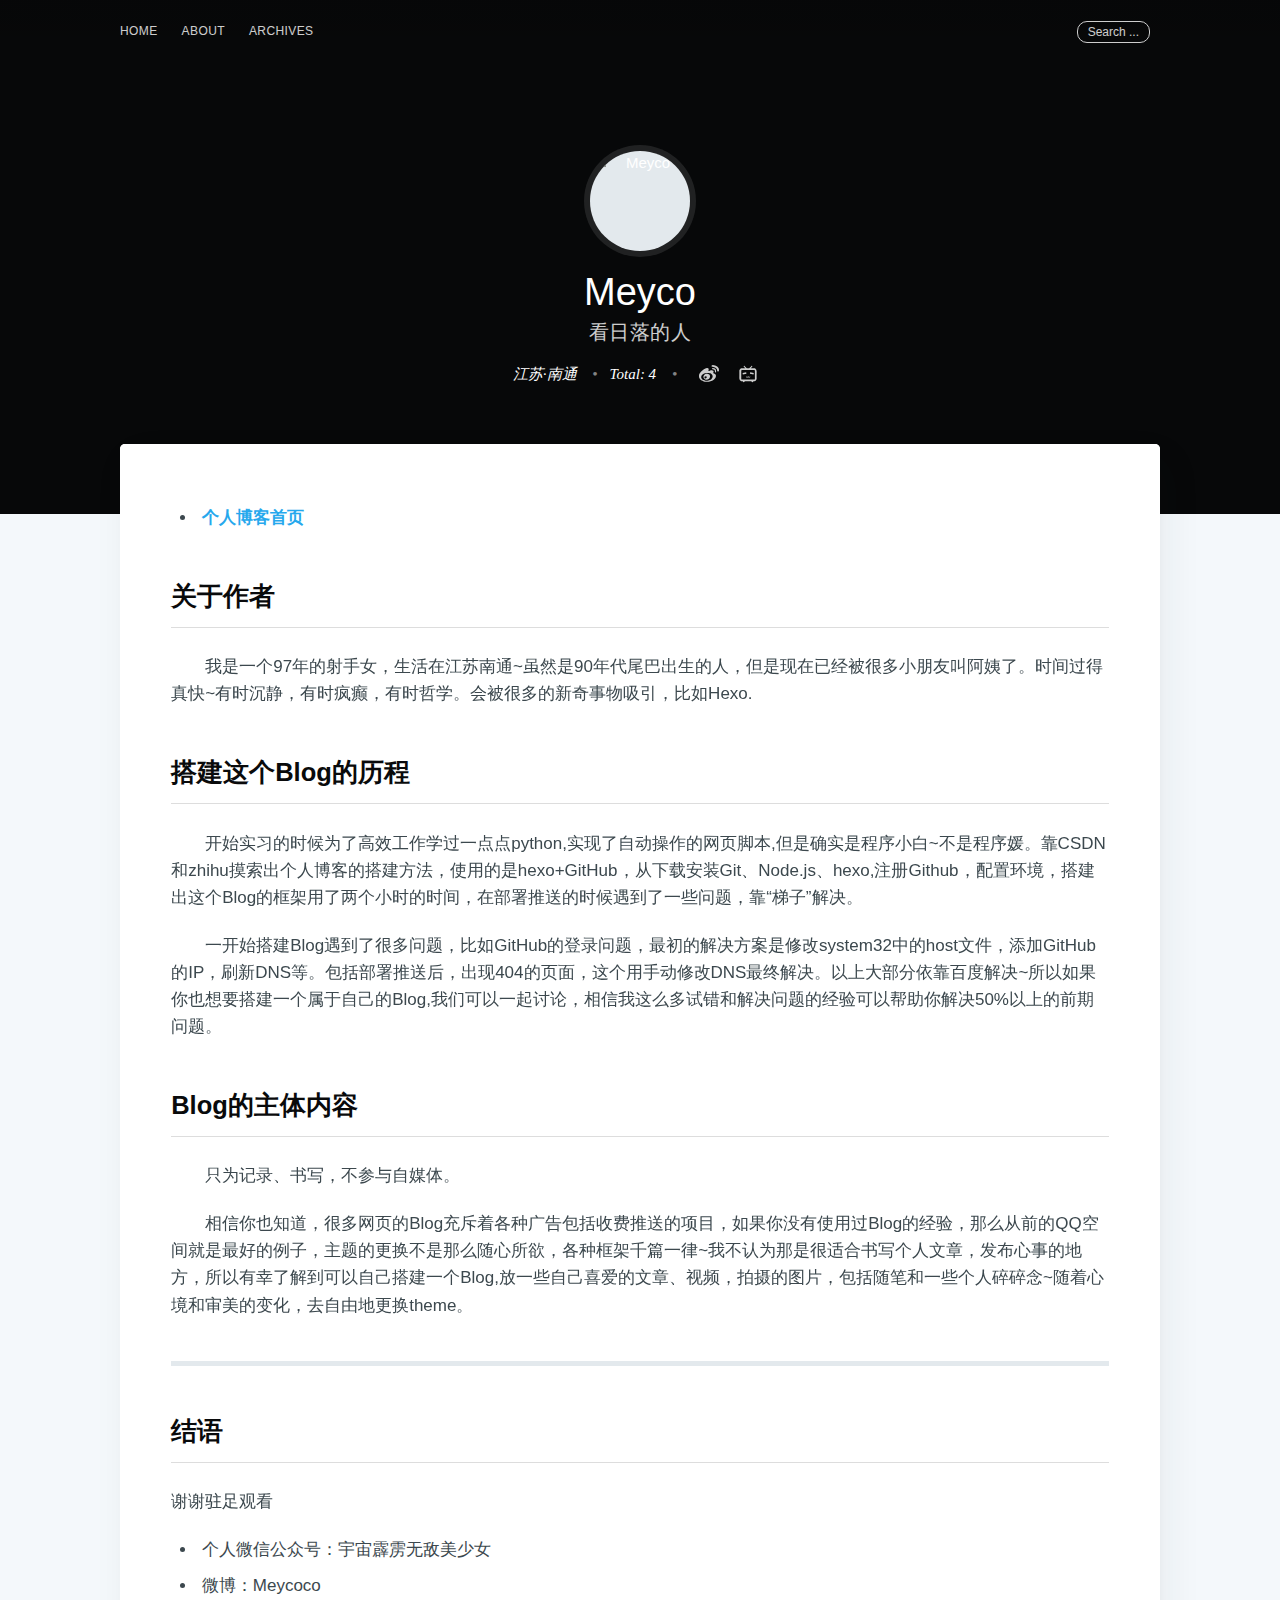
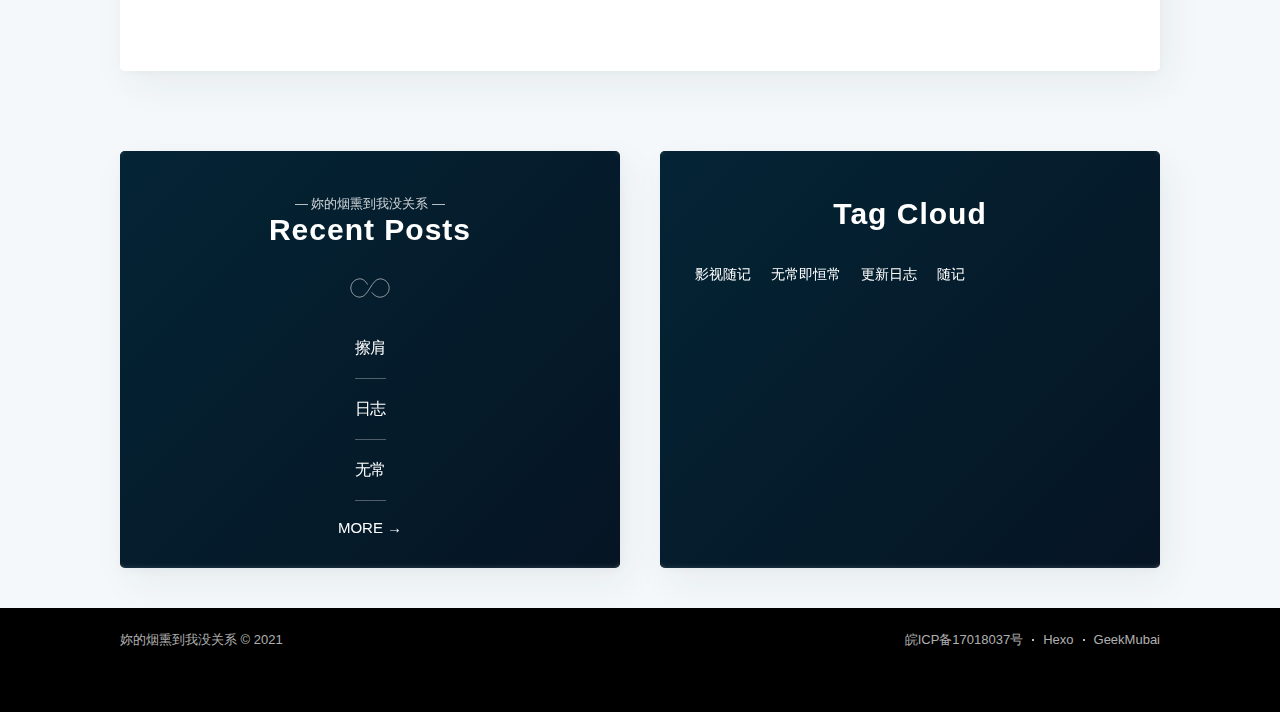
==== commit 217c5883: "Site updated: 2021-04-08 20:03:24" ====
--- a/about/index.html
+++ b/about/index.html
@@ -248,7 +248,7 @@
 		<h3 class="read-next-card-header-title">Tag Cloud</h3>
 	</header>
 	<div class="read-next-card-content-ext">
-		<a href="/tags/%E5%BD%B1%E8%A7%86%E9%9A%8F%E8%AE%B0/" style="font-size: 14px;">影视随记</a> <a href="/tags/%E6%97%A0%E5%B8%B8%E5%8D%B3%E6%81%92%E5%B8%B8/" style="font-size: 14px;">无常即恒常</a> <a href="/tags/%E6%9B%B4%E6%96%B0%E6%97%A5%E5%BF%97/" style="font-size: 14px;">更新日志</a>
+		<a href="/tags/%E5%BD%B1%E8%A7%86%E9%9A%8F%E8%AE%B0/" style="font-size: 14px;">影视随记</a> <a href="/tags/%E6%97%A0%E5%B8%B8%E5%8D%B3%E6%81%92%E5%B8%B8/" style="font-size: 14px;">无常即恒常</a> <a href="/tags/%E6%9B%B4%E6%96%B0%E6%97%A5%E5%BF%97/" style="font-size: 14px;">更新日志</a> <a href="/tags/%E9%9A%8F%E8%AE%B0/" style="font-size: 14px;">随记</a>
 	</div>
 </article>
 
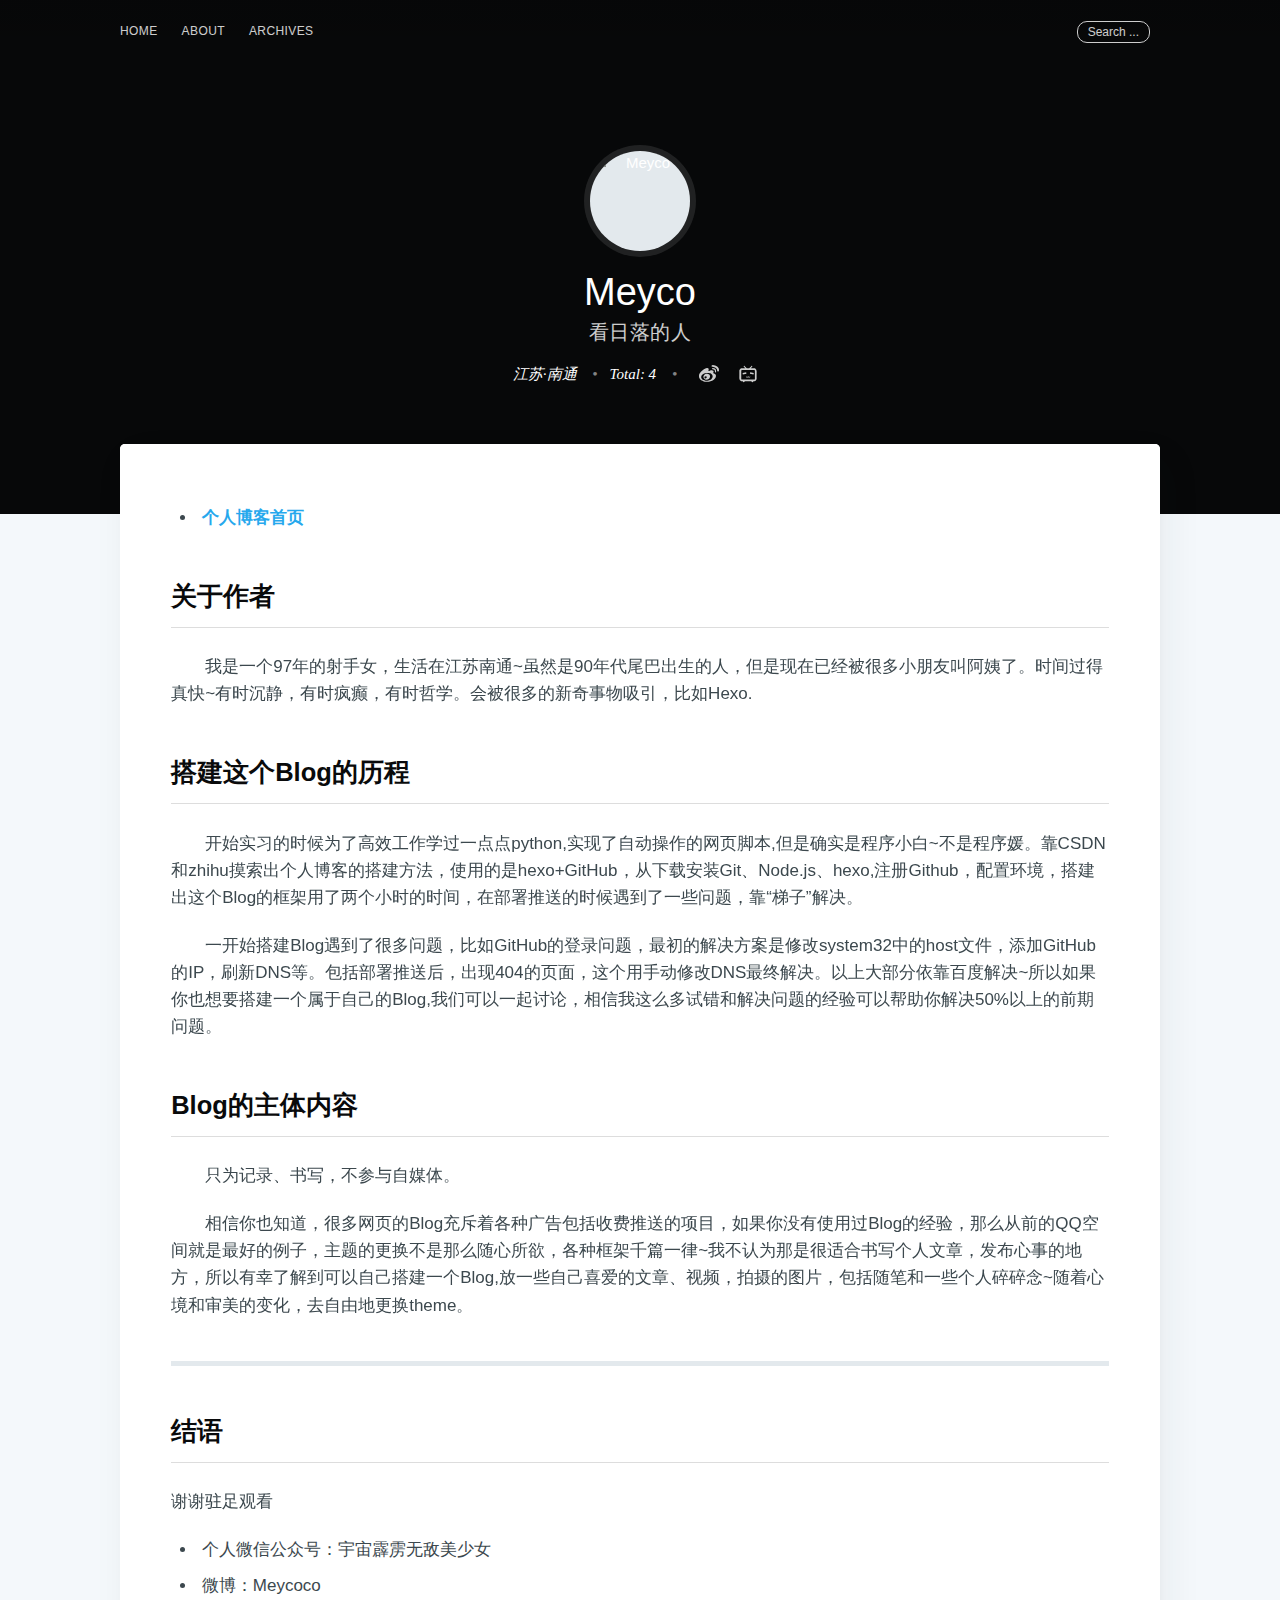
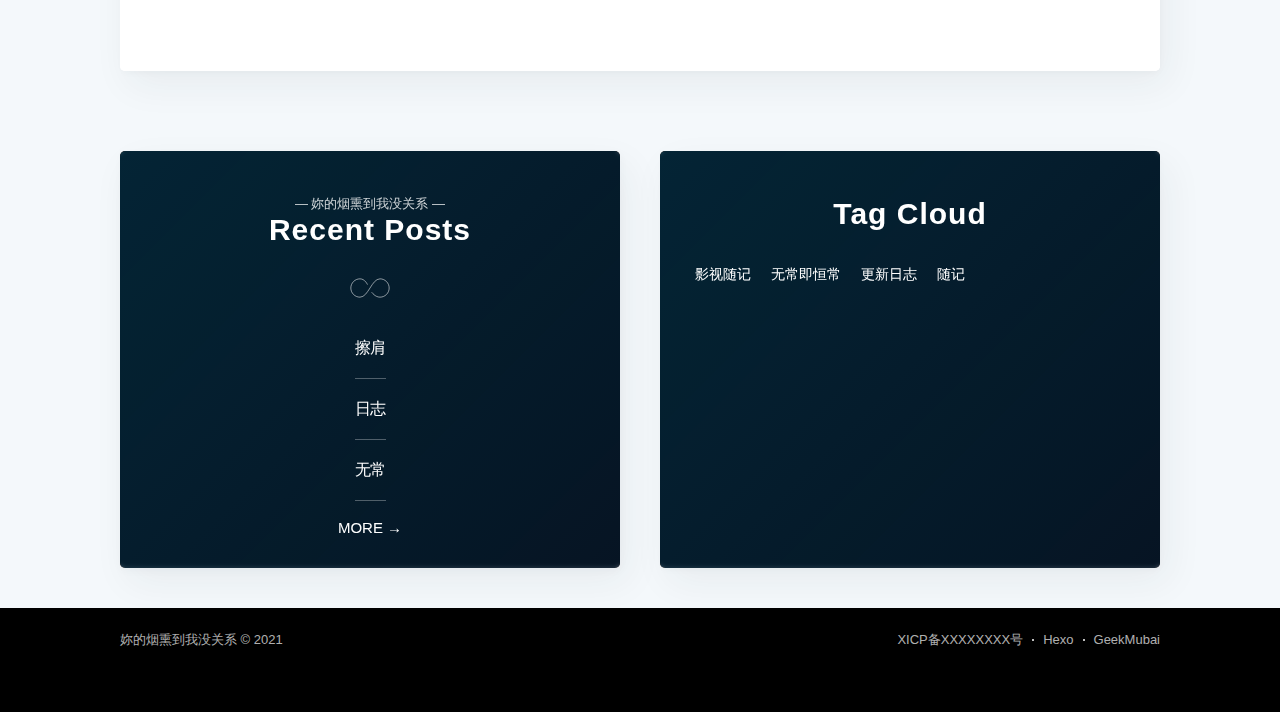
==== commit e4cba1bd: "Site updated: 2021-04-09 10:49:30" ====
--- a/about/index.html
+++ b/about/index.html
@@ -282,7 +282,7 @@
 		</section>
 		<nav class="site-footer-nav">
 			
-            <a href="http://www.miitbeian.gov.cn/" title="皖ICP备17018037号" target="_blank" rel="noopener">皖ICP备17018037号</a>
+            <a href="http://www.miitbeian.gov.cn/" title="XICP备XXXXXXXX号" target="_blank" rel="noopener">XICP备XXXXXXXX号</a>
             <a href="https://hexo.io/" title="Hexo" target="_blank" rel="noopener">Hexo</a>
             <a href="https://geekmubai.com/" title="GeekMubai" target="_blank" rel="noopener">GeekMubai</a>
         </nav>
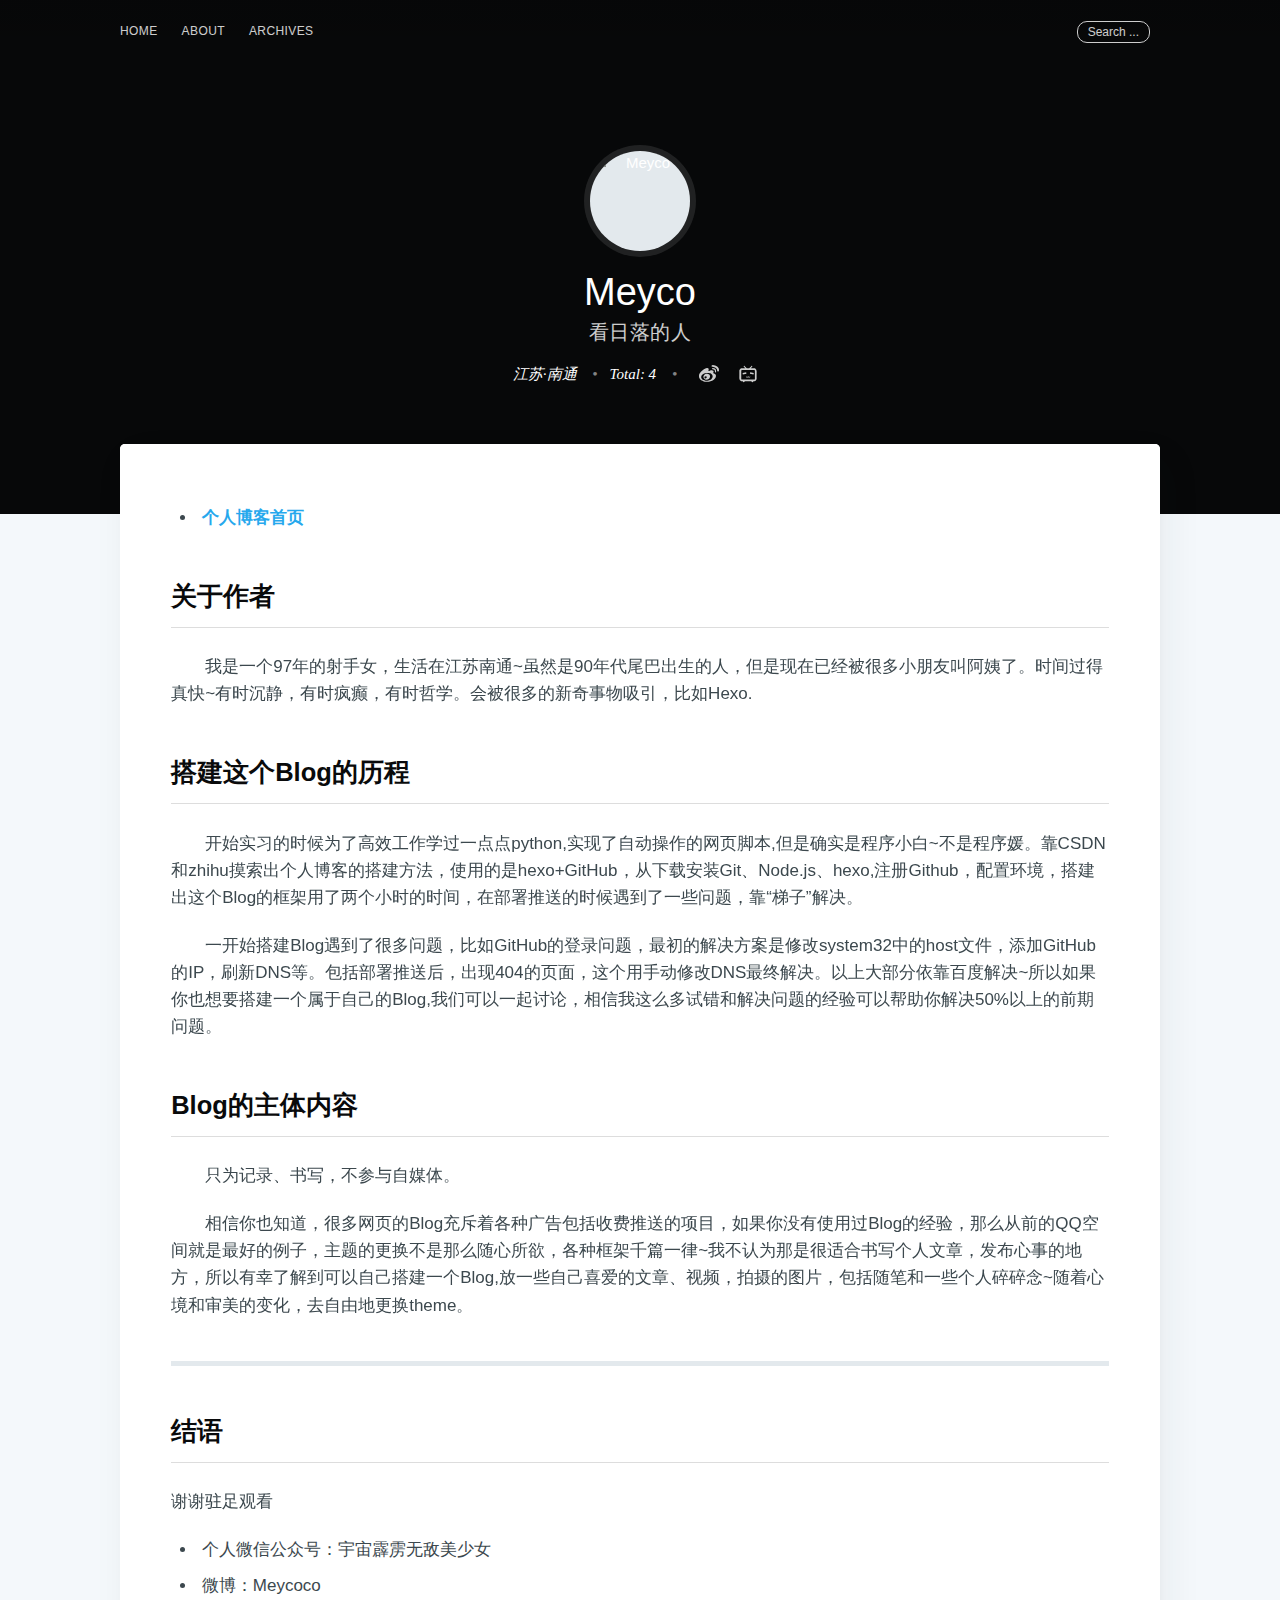
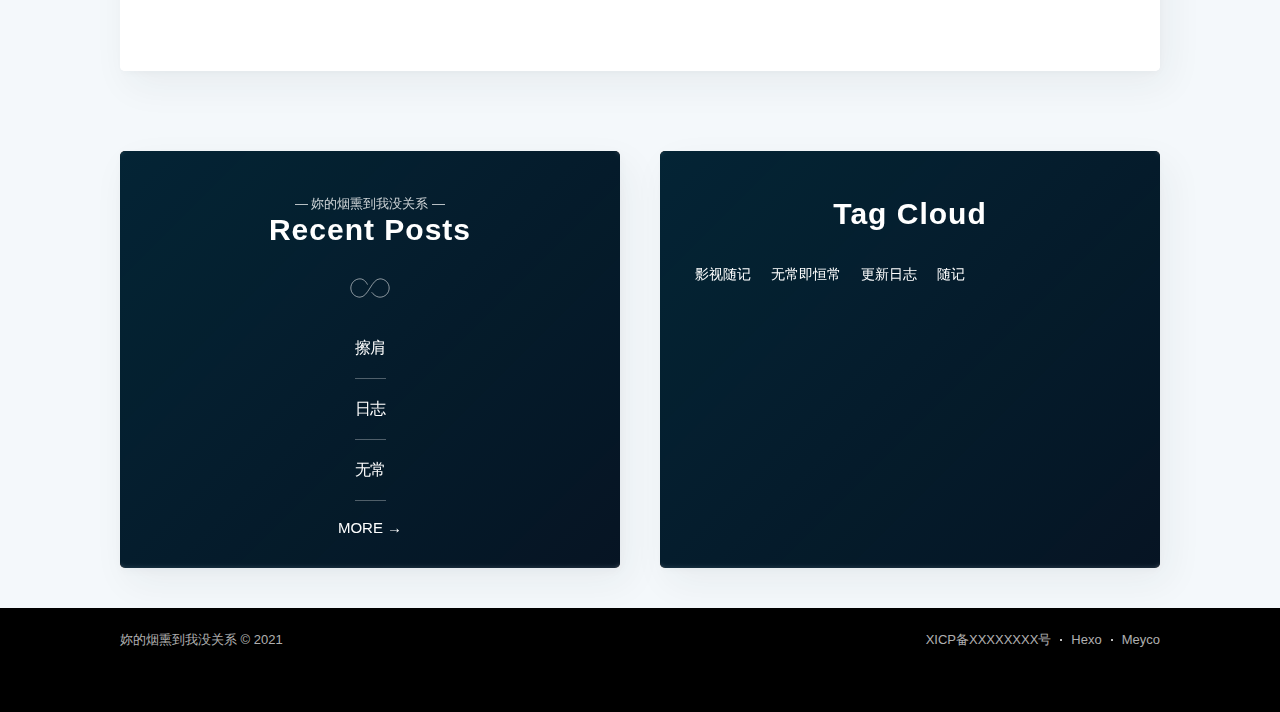
==== commit facbc40a: "Site updated: 2021-04-09 11:01:29" ====
--- a/about/index.html
+++ b/about/index.html
@@ -282,9 +282,9 @@
 		</section>
 		<nav class="site-footer-nav">
 			
-            <a href="http://www.miitbeian.gov.cn/" title="XICP备XXXXXXXX号" target="_blank" rel="noopener">XICP备XXXXXXXX号</a>
+            <a target="_blank" rel="noopener" href="http://www.miitbeian.gov.cn/" title="XICP备XXXXXXXX号" external="false">XICP备XXXXXXXX号</a>
             <a href="https://hexo.io/" title="Hexo" target="_blank" rel="noopener">Hexo</a>
-            <a href="https://geekmubai.com/" title="GeekMubai" target="_blank" rel="noopener">GeekMubai</a>
+            <a href="https://www.meyco.cc/" title="Meyco" target="_blank" rel="noopener">Meyco</a>
         </nav>
     </div>
 </footer>
